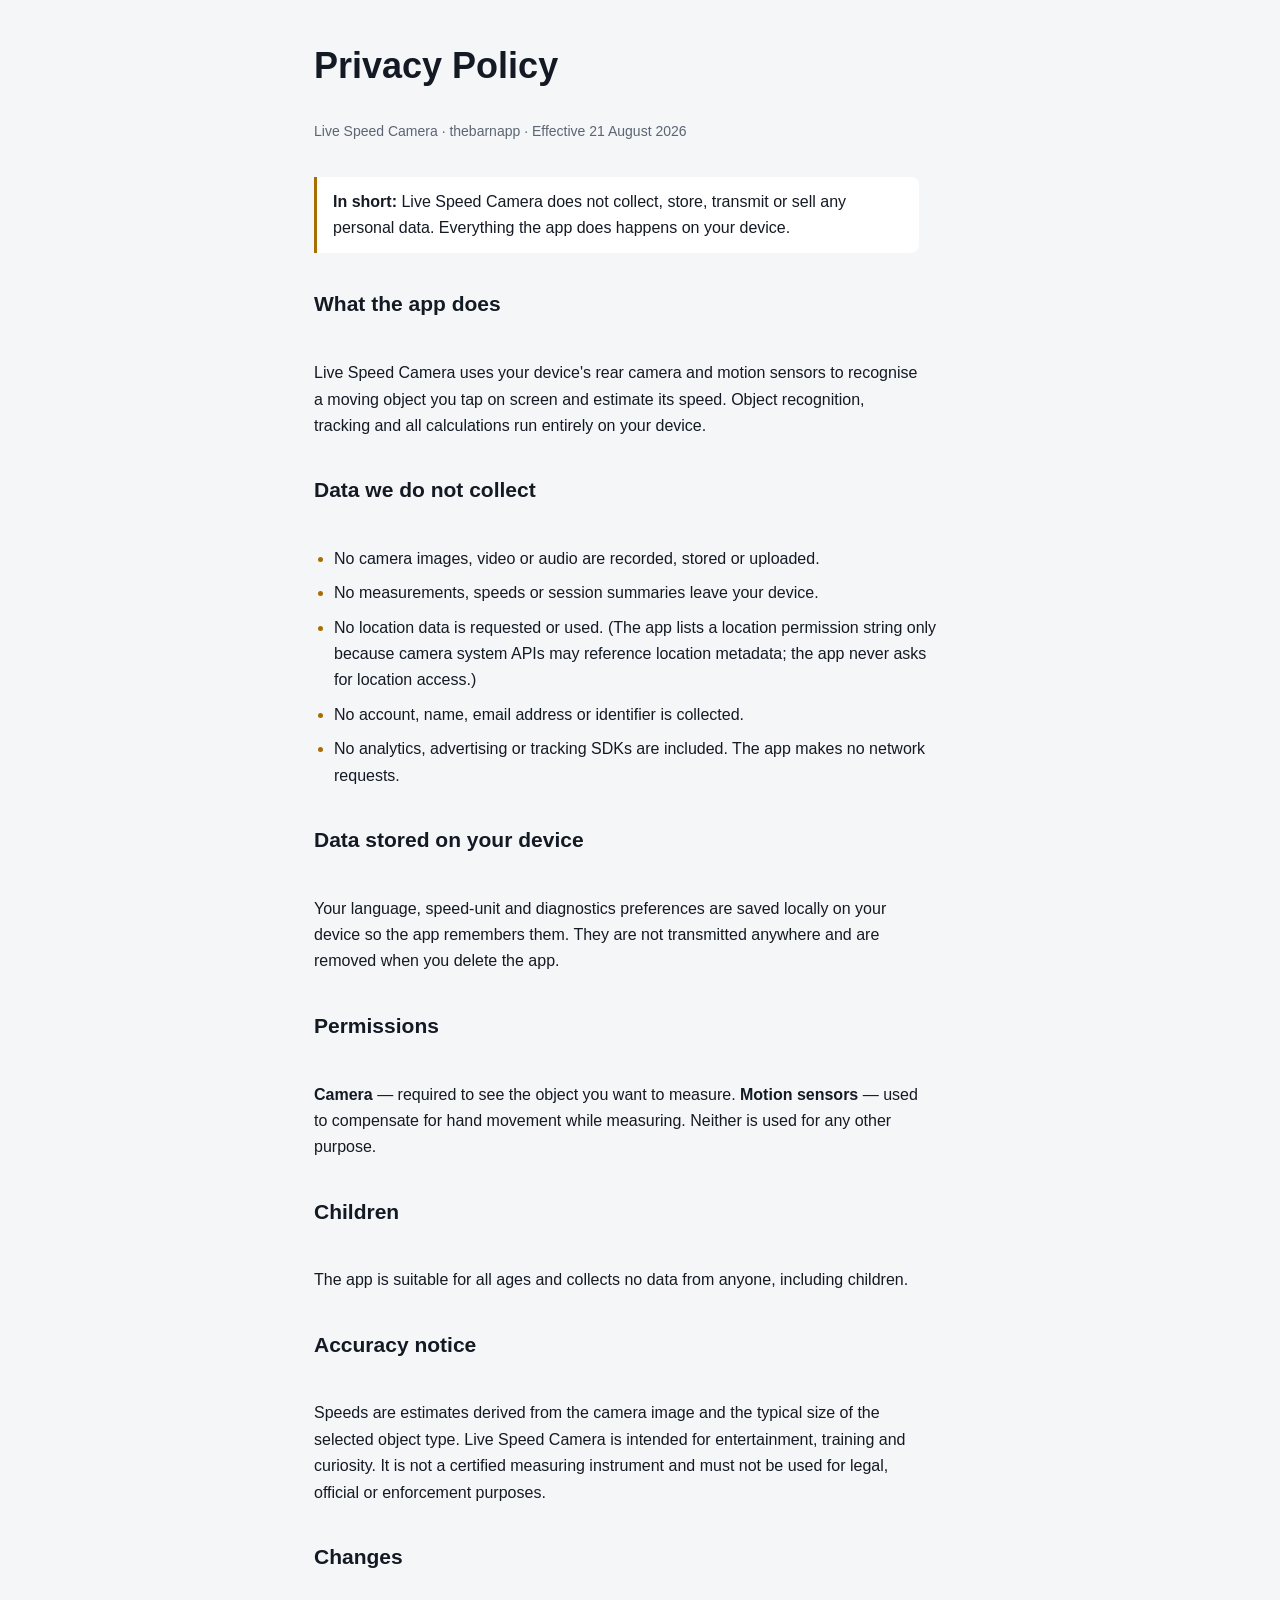
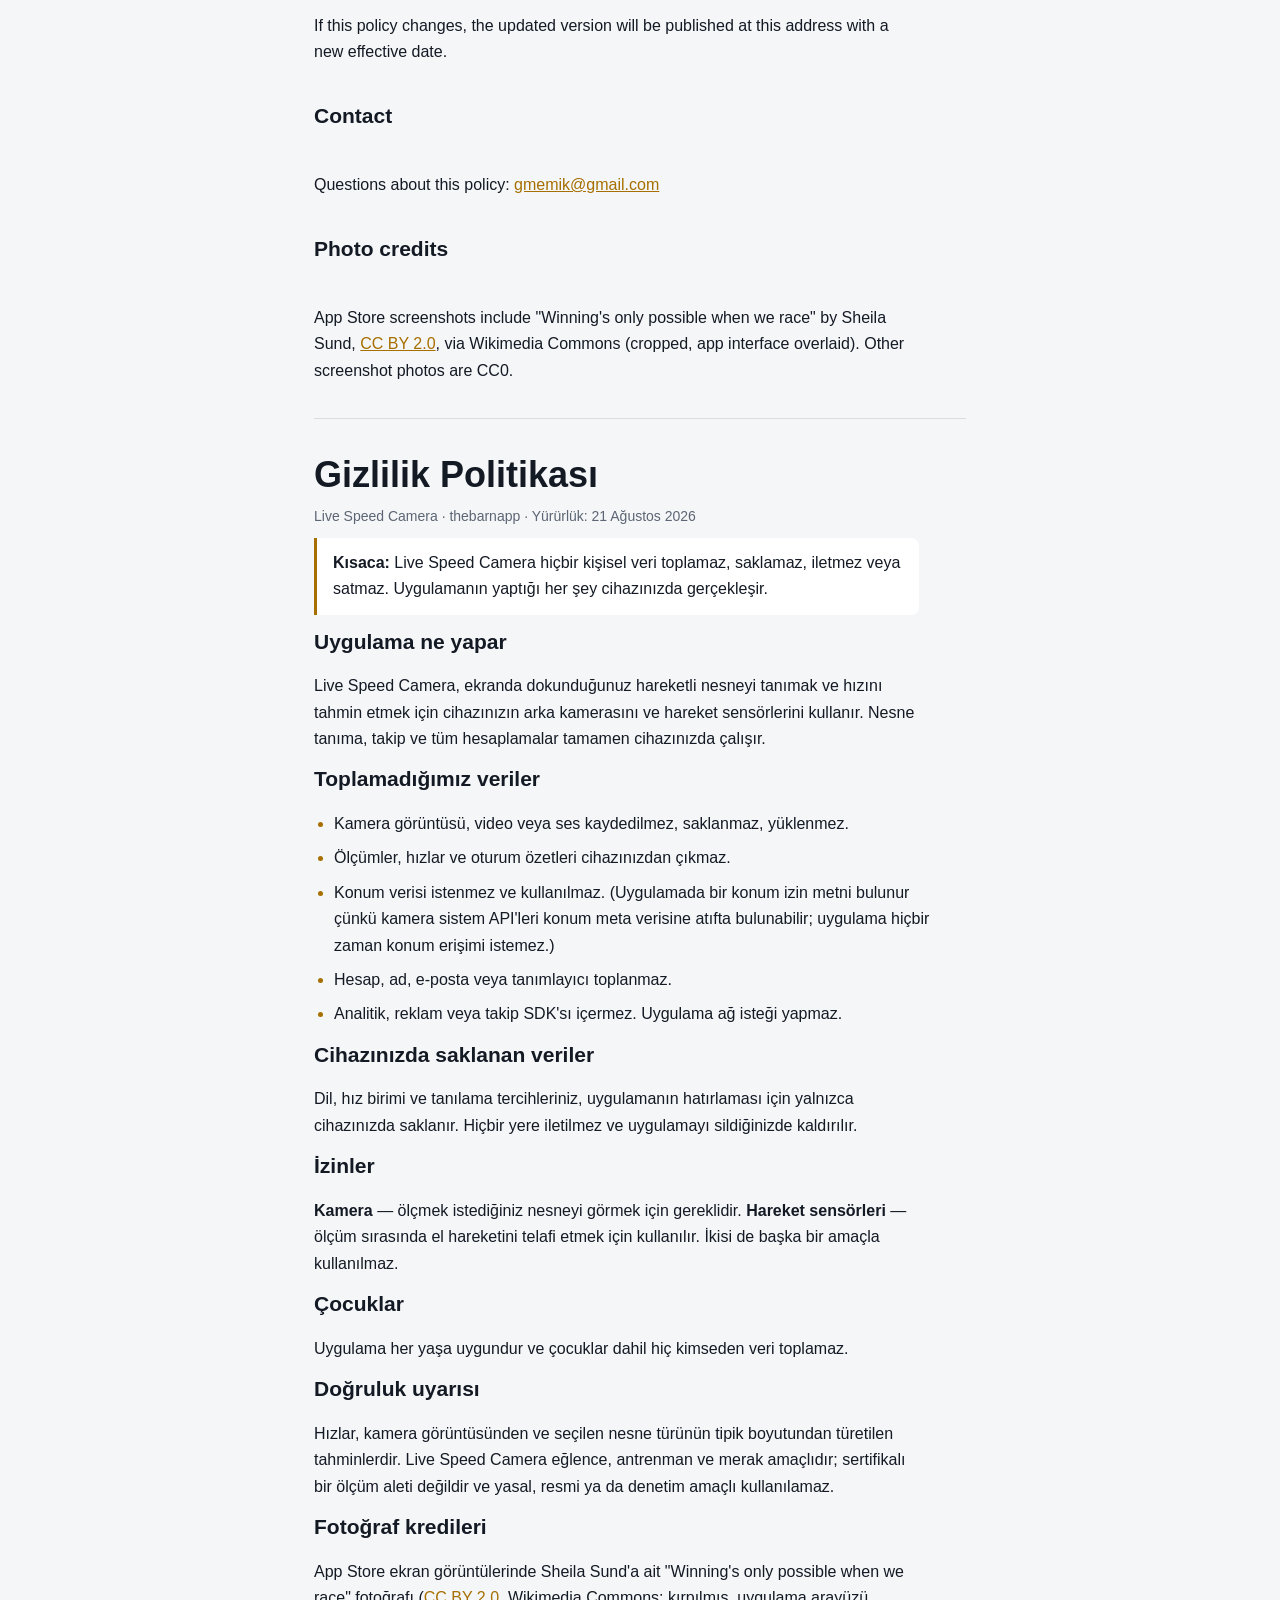
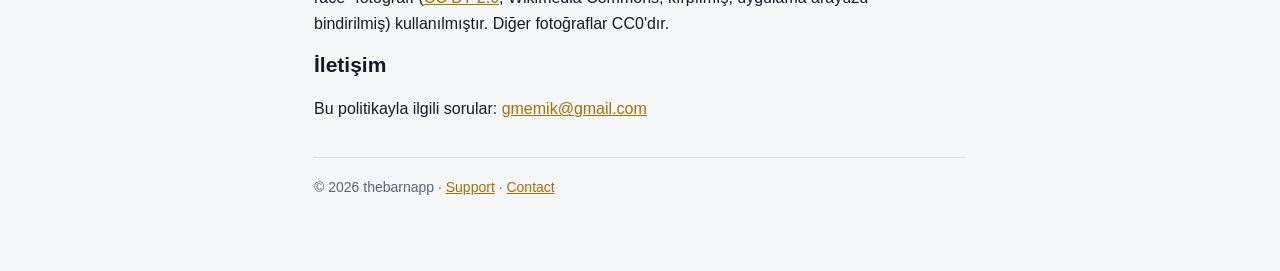
==== privacy.html @ 1b86a57b "Add support and privacy pages for Live Speed Camera" ====
<!doctype html>
<html lang="en">
<head>
<meta charset="utf-8">
<meta name="viewport" content="width=device-width, initial-scale=1">
<title>Live Speed Camera — Privacy Policy</title>
<meta name="description" content="Live Speed Camera collects no data. All processing happens on your device.">
<link rel="stylesheet" href="style.css">
</head>
<body>
<main>
  <h1>Privacy Policy</h1>
  <p class="meta">Live Speed Camera · thebarnapp · Effective 21 August 2026</p>

  <p class="summary"><strong>In short:</strong> Live Speed Camera does not collect, store, transmit or sell any personal data. Everything the app does happens on your device.</p>

  <h2>What the app does</h2>
  <p>Live Speed Camera uses your device's rear camera and motion sensors to recognise a moving object you tap on screen and estimate its speed. Object recognition, tracking and all calculations run entirely on your device.</p>

  <h2>Data we do not collect</h2>
  <ul>
    <li>No camera images, video or audio are recorded, stored or uploaded.</li>
    <li>No measurements, speeds or session summaries leave your device.</li>
    <li>No location data is requested or used. (The app lists a location permission string only because camera system APIs may reference location metadata; the app never asks for location access.)</li>
    <li>No account, name, email address or identifier is collected.</li>
    <li>No analytics, advertising or tracking SDKs are included. The app makes no network requests.</li>
  </ul>

  <h2>Data stored on your device</h2>
  <p>Your language, speed-unit and diagnostics preferences are saved locally on your device so the app remembers them. They are not transmitted anywhere and are removed when you delete the app.</p>

  <h2>Permissions</h2>
  <p><strong>Camera</strong> — required to see the object you want to measure. <strong>Motion sensors</strong> — used to compensate for hand movement while measuring. Neither is used for any other purpose.</p>

  <h2>Children</h2>
  <p>The app is suitable for all ages and collects no data from anyone, including children.</p>

  <h2>Accuracy notice</h2>
  <p>Speeds are estimates derived from the camera image and the typical size of the selected object type. Live Speed Camera is intended for entertainment, training and curiosity. It is not a certified measuring instrument and must not be used for legal, official or enforcement purposes.</p>

  <h2>Changes</h2>
  <p>If this policy changes, the updated version will be published at this address with a new effective date.</p>

  <h2>Contact</h2>
  <p>Questions about this policy: <a href="mailto:gmemik@gmail.com">gmemik@gmail.com</a></p>

  <h2>Photo credits</h2>
  <p>App Store screenshots include "Winning's only possible when we race" by Sheila Sund, <a href="https://creativecommons.org/licenses/by/2.0/">CC BY 2.0</a>, via Wikimedia Commons (cropped, app interface overlaid). Other screenshot photos are CC0.</p>

  <section class="lang" lang="tr" id="tr">
    <h1>Gizlilik Politikası</h1>
    <p class="meta">Live Speed Camera · thebarnapp · Yürürlük: 21 Ağustos 2026</p>

    <p class="summary"><strong>Kısaca:</strong> Live Speed Camera hiçbir kişisel veri toplamaz, saklamaz, iletmez veya satmaz. Uygulamanın yaptığı her şey cihazınızda gerçekleşir.</p>

    <h2>Uygulama ne yapar</h2>
    <p>Live Speed Camera, ekranda dokunduğunuz hareketli nesneyi tanımak ve hızını tahmin etmek için cihazınızın arka kamerasını ve hareket sensörlerini kullanır. Nesne tanıma, takip ve tüm hesaplamalar tamamen cihazınızda çalışır.</p>

    <h2>Toplamadığımız veriler</h2>
    <ul>
      <li>Kamera görüntüsü, video veya ses kaydedilmez, saklanmaz, yüklenmez.</li>
      <li>Ölçümler, hızlar ve oturum özetleri cihazınızdan çıkmaz.</li>
      <li>Konum verisi istenmez ve kullanılmaz. (Uygulamada bir konum izin metni bulunur çünkü kamera sistem API'leri konum meta verisine atıfta bulunabilir; uygulama hiçbir zaman konum erişimi istemez.)</li>
      <li>Hesap, ad, e-posta veya tanımlayıcı toplanmaz.</li>
      <li>Analitik, reklam veya takip SDK'sı içermez. Uygulama ağ isteği yapmaz.</li>
    </ul>

    <h2>Cihazınızda saklanan veriler</h2>
    <p>Dil, hız birimi ve tanılama tercihleriniz, uygulamanın hatırlaması için yalnızca cihazınızda saklanır. Hiçbir yere iletilmez ve uygulamayı sildiğinizde kaldırılır.</p>

    <h2>İzinler</h2>
    <p><strong>Kamera</strong> — ölçmek istediğiniz nesneyi görmek için gereklidir. <strong>Hareket sensörleri</strong> — ölçüm sırasında el hareketini telafi etmek için kullanılır. İkisi de başka bir amaçla kullanılmaz.</p>

    <h2>Çocuklar</h2>
    <p>Uygulama her yaşa uygundur ve çocuklar dahil hiç kimseden veri toplamaz.</p>

    <h2>Doğruluk uyarısı</h2>
    <p>Hızlar, kamera görüntüsünden ve seçilen nesne türünün tipik boyutundan türetilen tahminlerdir. Live Speed Camera eğlence, antrenman ve merak amaçlıdır; sertifikalı bir ölçüm aleti değildir ve yasal, resmi ya da denetim amaçlı kullanılamaz.</p>

    <h2>Fotoğraf kredileri</h2>
    <p>App Store ekran görüntülerinde Sheila Sund'a ait "Winning's only possible when we race" fotoğrafı (<a href="https://creativecommons.org/licenses/by/2.0/">CC BY 2.0</a>, Wikimedia Commons; kırpılmış, uygulama arayüzü bindirilmiş) kullanılmıştır. Diğer fotoğraflar CC0'dır.</p>

    <h2>İletişim</h2>
    <p>Bu politikayla ilgili sorular: <a href="mailto:gmemik@gmail.com">gmemik@gmail.com</a></p>
  </section>
  <footer>© 2026 thebarnapp · <a href="index.html">Support</a> · <a href="mailto:gmemik@gmail.com">Contact</a></footer>
</main>
</body>
</html>
---- style.css ----
:root {
  --bg: #f5f6f8; --surface: #ffffff; --text: #141a24; --muted: #5b6573;
  --accent: #a66f00; --rule: #d9dde3;
}
@media (prefers-color-scheme: dark) {
  :root {
    --bg: #0b0f15; --surface: #121821; --text: #edf0f4; --muted: #9aa5b4;
    --accent: #f6c84c; --rule: #242e3b;
  }
}
* { box-sizing: border-box; }
body {
  margin: 0; background: var(--bg); color: var(--text);
  font: 16px/1.65 -apple-system, BlinkMacSystemFont, "Segoe UI", Helvetica, Arial, sans-serif;
  -webkit-font-smoothing: antialiased;
}
main { max-width: 700px; margin: 0 auto; padding: 40px 24px 72px; display: flex; flex-direction: column; gap: 34px; }
.hero { display: flex; flex-direction: column; gap: 8px; align-items: flex-start; }
.mark { background: #01050f; border-radius: 14px; padding: 8px; line-height: 0; }
h1 { font-size: clamp(28px, 5vw, 36px); line-height: 1.1; margin: 6px 0 0; }
h2 { font-size: 21px; margin: 0 0 4px; }
h3 { font-size: 16px; margin: 20px 0 2px; }
p, li { max-width: 68ch; margin: 0; }
ul { margin: 0; padding-left: 20px; display: flex; flex-direction: column; gap: 8px; }
li::marker { color: var(--accent); }
section { display: flex; flex-direction: column; gap: 10px; }
.tagline { color: var(--muted); font-size: 17px; }
.langswitch { font-size: 14px; }
.lang { border-top: 1px solid var(--rule); padding-top: 30px; }
.summary { border-left: 3px solid var(--accent); background: var(--surface); padding: 12px 16px; border-radius: 0 8px 8px 0; }
.meta { color: var(--muted); font-size: 14px; }
footer { border-top: 1px solid var(--rule); padding-top: 18px; color: var(--muted); font-size: 14px; }
a { color: var(--accent); }
a:focus-visible { outline: 2px solid var(--accent); outline-offset: 2px; }
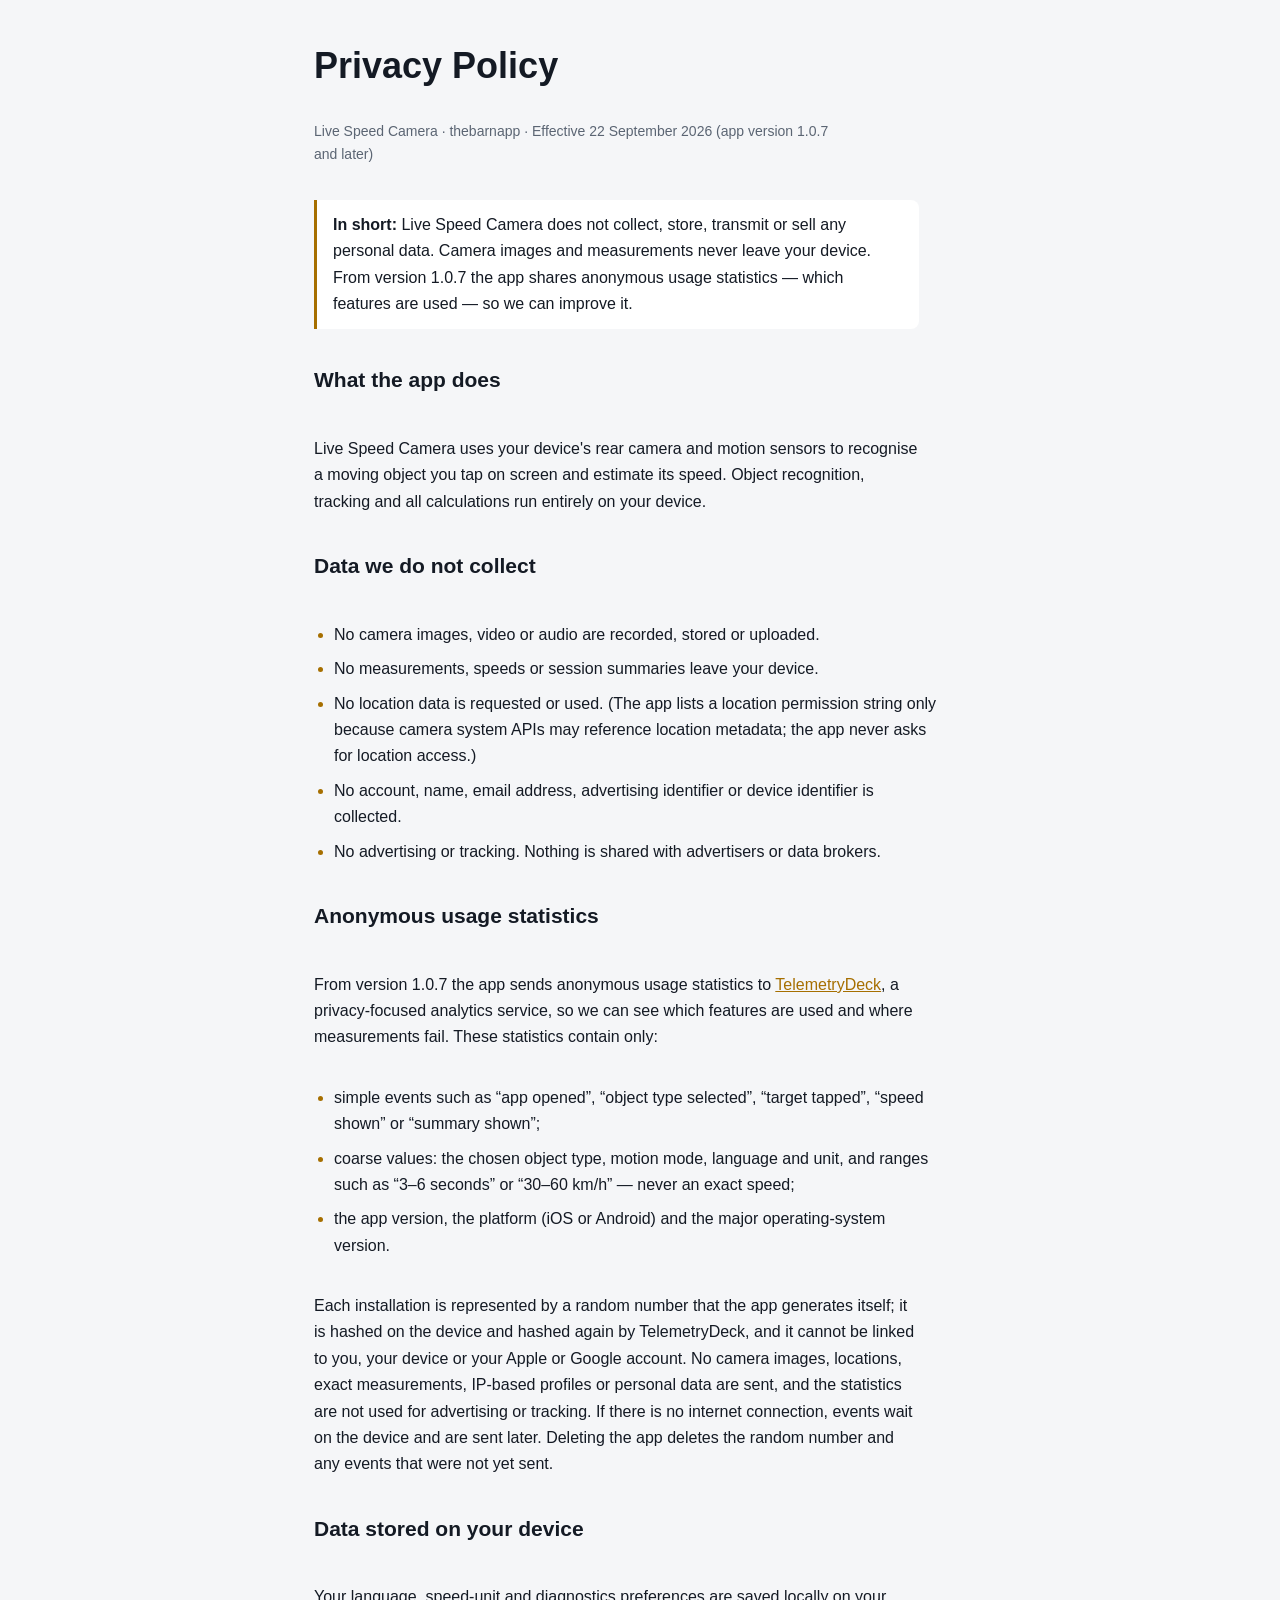
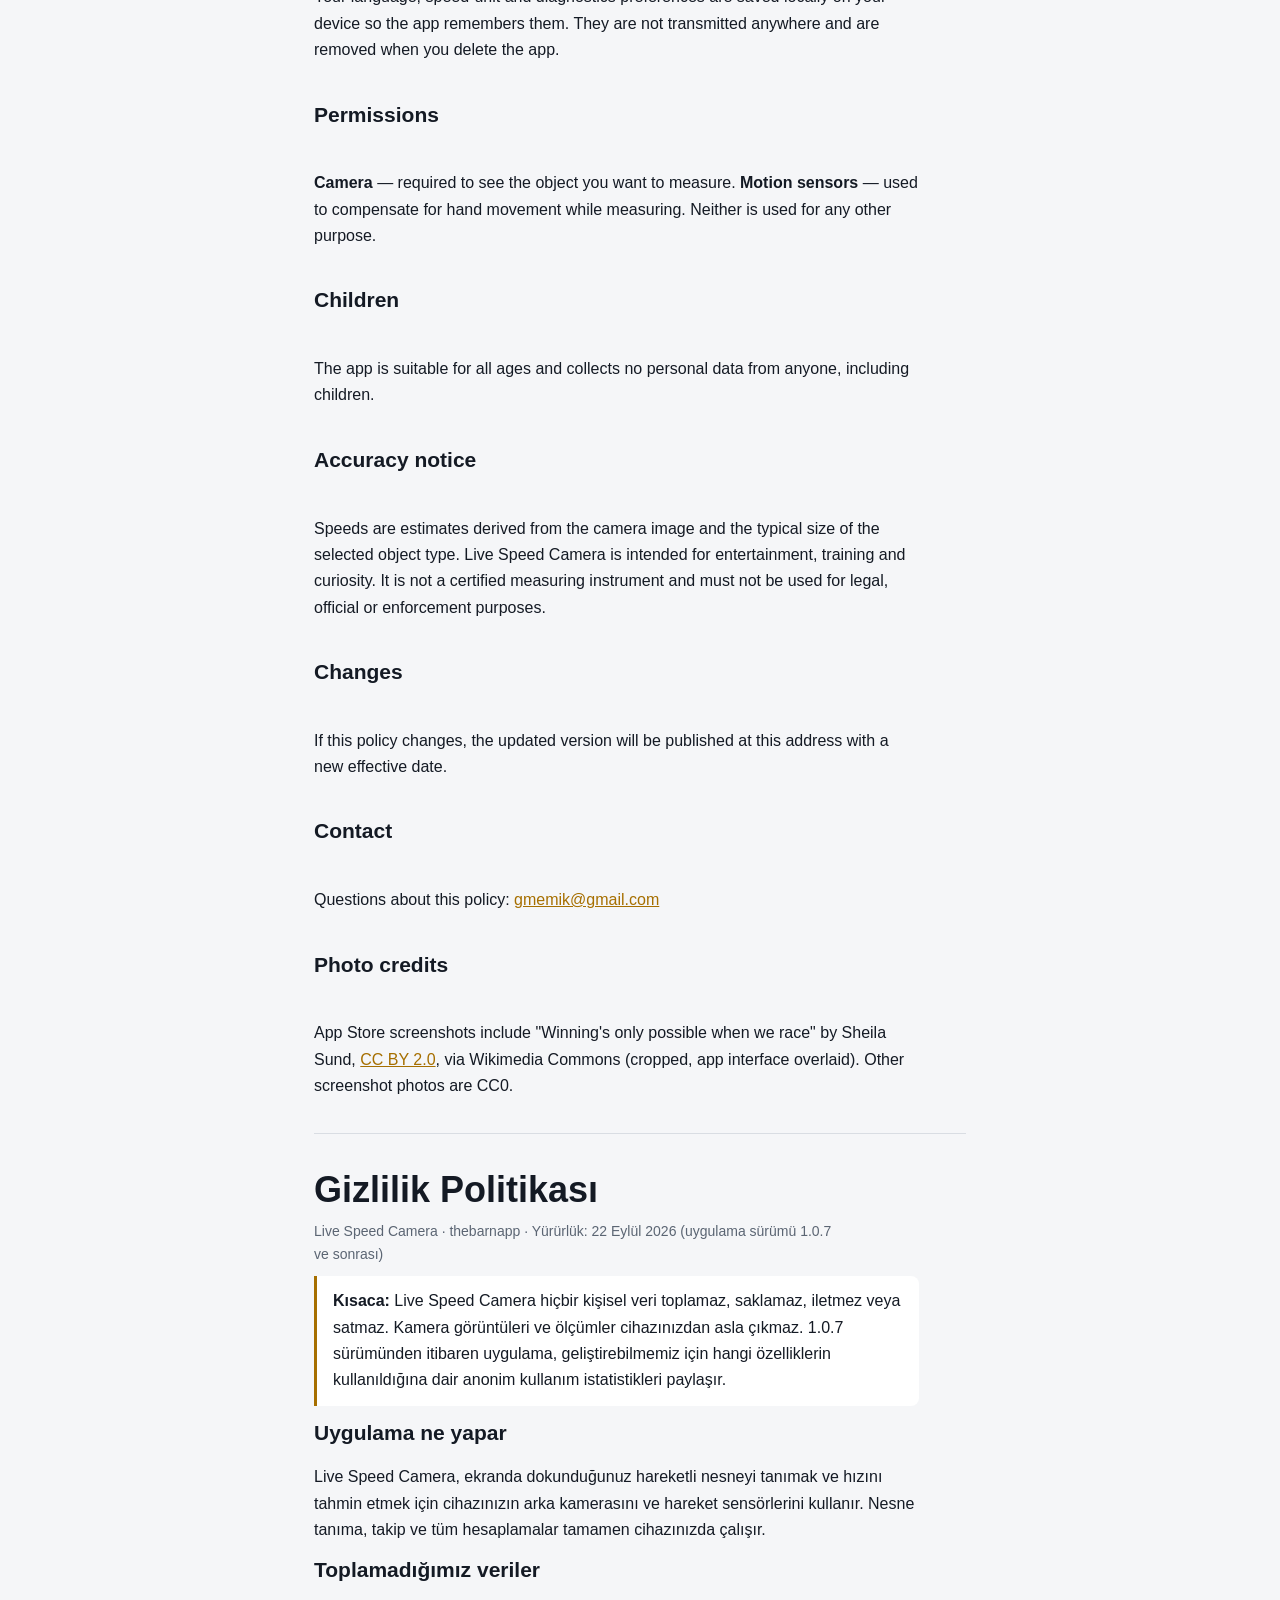
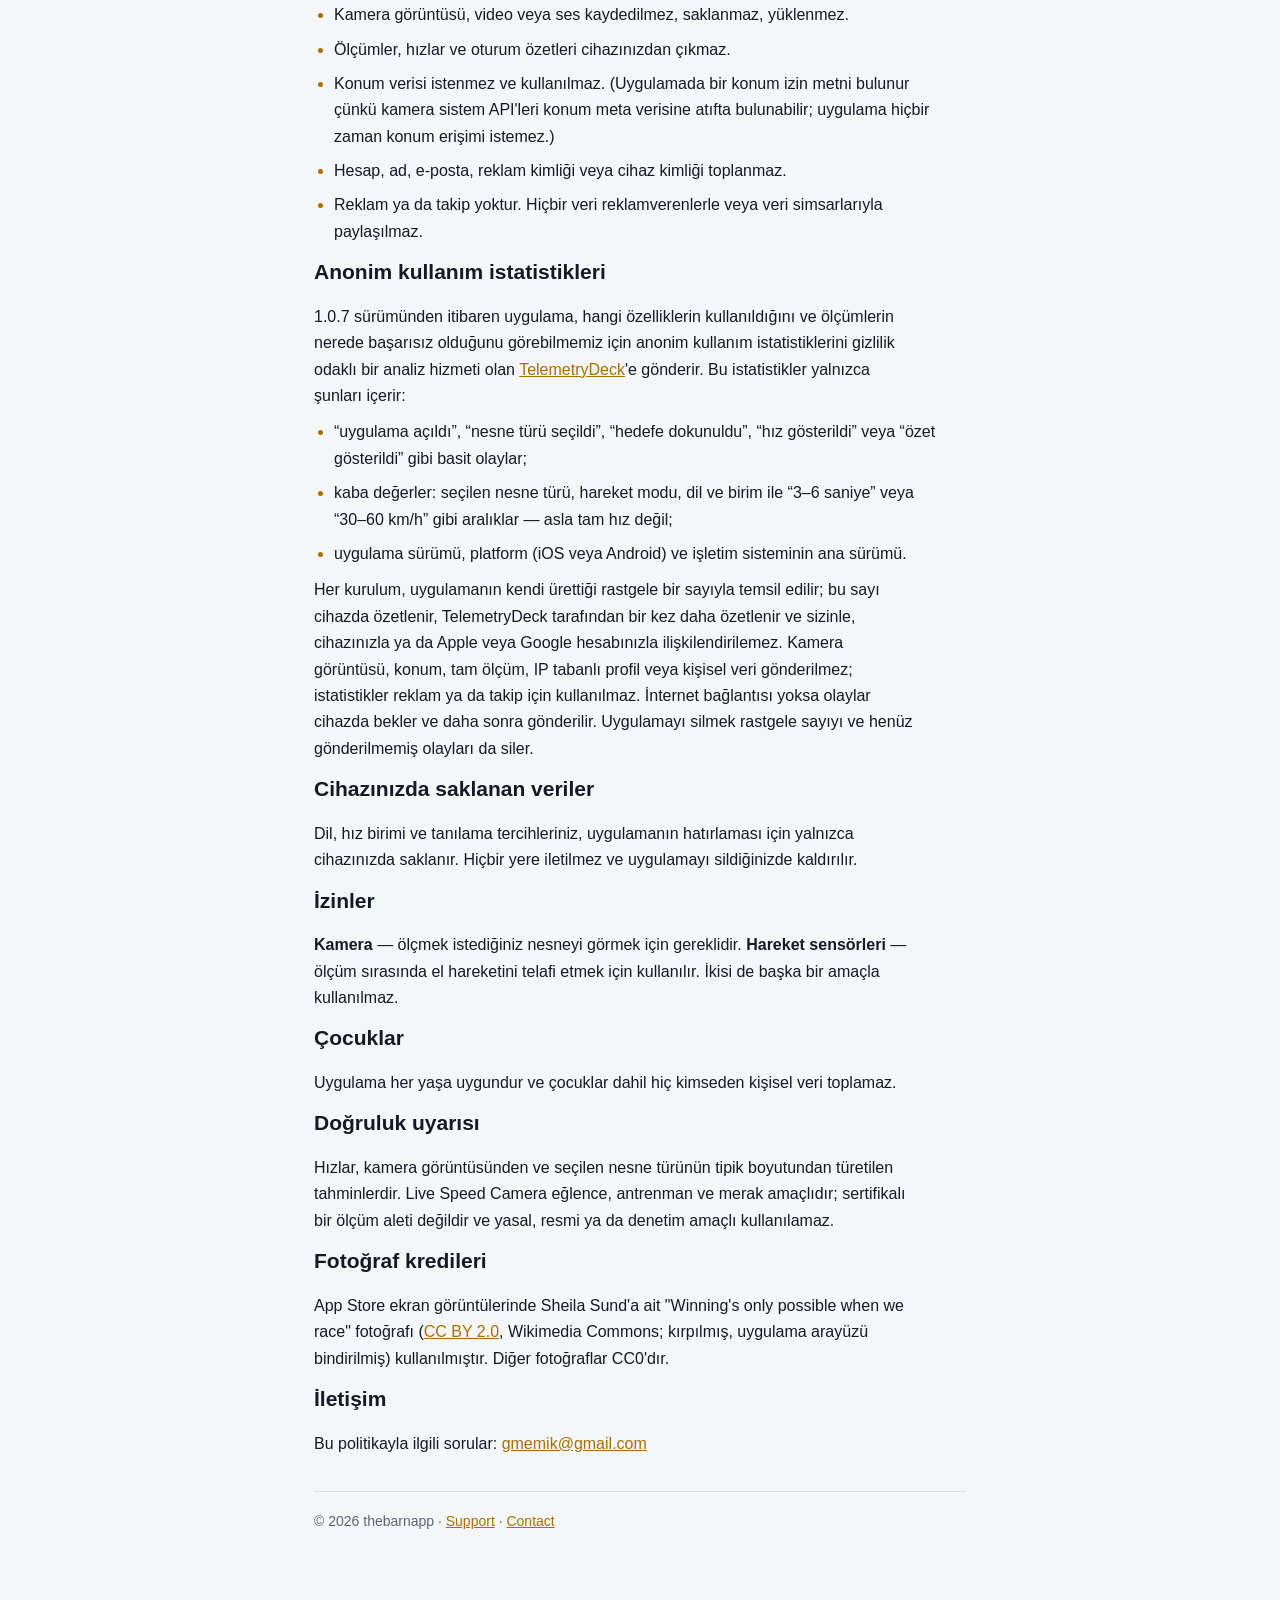
==== commit ce62a68c: "Privacy policy: anonymous usage statistics from version 1.0.7 Co-Authored-By: Claude Opus 5 <noreply" ====
--- a/privacy.html
+++ b/privacy.html
@@ -4,15 +4,15 @@
 <meta charset="utf-8">
 <meta name="viewport" content="width=device-width, initial-scale=1">
 <title>Live Speed Camera — Privacy Policy</title>
-<meta name="description" content="Live Speed Camera collects no data. All processing happens on your device.">
+<meta name="description" content="Live Speed Camera collects no personal data. Camera processing happens on your device; only anonymous usage statistics are shared.">
 <link rel="stylesheet" href="style.css">
 </head>
 <body>
 <main>
   <h1>Privacy Policy</h1>
-  <p class="meta">Live Speed Camera · thebarnapp · Effective 21 August 2026</p>
+  <p class="meta">Live Speed Camera · thebarnapp · Effective 22 September 2026 (app version 1.0.7 and later)</p>
 
-  <p class="summary"><strong>In short:</strong> Live Speed Camera does not collect, store, transmit or sell any personal data. Everything the app does happens on your device.</p>
+  <p class="summary"><strong>In short:</strong> Live Speed Camera does not collect, store, transmit or sell any personal data. Camera images and measurements never leave your device. From version 1.0.7 the app shares anonymous usage statistics — which features are used — so we can improve it.</p>
 
   <h2>What the app does</h2>
   <p>Live Speed Camera uses your device's rear camera and motion sensors to recognise a moving object you tap on screen and estimate its speed. Object recognition, tracking and all calculations run entirely on your device.</p>
@@ -22,9 +22,18 @@
     <li>No camera images, video or audio are recorded, stored or uploaded.</li>
     <li>No measurements, speeds or session summaries leave your device.</li>
     <li>No location data is requested or used. (The app lists a location permission string only because camera system APIs may reference location metadata; the app never asks for location access.)</li>
-    <li>No account, name, email address or identifier is collected.</li>
-    <li>No analytics, advertising or tracking SDKs are included. The app makes no network requests.</li>
+    <li>No account, name, email address, advertising identifier or device identifier is collected.</li>
+    <li>No advertising or tracking. Nothing is shared with advertisers or data brokers.</li>
   </ul>
+
+  <h2>Anonymous usage statistics</h2>
+  <p>From version 1.0.7 the app sends anonymous usage statistics to <a href="https://telemetrydeck.com/privacy/">TelemetryDeck</a>, a privacy-focused analytics service, so we can see which features are used and where measurements fail. These statistics contain only:</p>
+  <ul>
+    <li>simple events such as “app opened”, “object type selected”, “target tapped”, “speed shown” or “summary shown”;</li>
+    <li>coarse values: the chosen object type, motion mode, language and unit, and ranges such as “3–6 seconds” or “30–60 km/h” — never an exact speed;</li>
+    <li>the app version, the platform (iOS or Android) and the major operating-system version.</li>
+  </ul>
+  <p>Each installation is represented by a random number that the app generates itself; it is hashed on the device and hashed again by TelemetryDeck, and it cannot be linked to you, your device or your Apple or Google account. No camera images, locations, exact measurements, IP-based profiles or personal data are sent, and the statistics are not used for advertising or tracking. If there is no internet connection, events wait on the device and are sent later. Deleting the app deletes the random number and any events that were not yet sent.</p>
 
   <h2>Data stored on your device</h2>
   <p>Your language, speed-unit and diagnostics preferences are saved locally on your device so the app remembers them. They are not transmitted anywhere and are removed when you delete the app.</p>
@@ -33,7 +42,7 @@
   <p><strong>Camera</strong> — required to see the object you want to measure. <strong>Motion sensors</strong> — used to compensate for hand movement while measuring. Neither is used for any other purpose.</p>
 
   <h2>Children</h2>
-  <p>The app is suitable for all ages and collects no data from anyone, including children.</p>
+  <p>The app is suitable for all ages and collects no personal data from anyone, including children.</p>
 
   <h2>Accuracy notice</h2>
   <p>Speeds are estimates derived from the camera image and the typical size of the selected object type. Live Speed Camera is intended for entertainment, training and curiosity. It is not a certified measuring instrument and must not be used for legal, official or enforcement purposes.</p>
@@ -49,9 +58,9 @@
 
   <section class="lang" lang="tr" id="tr">
     <h1>Gizlilik Politikası</h1>
-    <p class="meta">Live Speed Camera · thebarnapp · Yürürlük: 21 Ağustos 2026</p>
+    <p class="meta">Live Speed Camera · thebarnapp · Yürürlük: 22 Eylül 2026 (uygulama sürümü 1.0.7 ve sonrası)</p>
 
-    <p class="summary"><strong>Kısaca:</strong> Live Speed Camera hiçbir kişisel veri toplamaz, saklamaz, iletmez veya satmaz. Uygulamanın yaptığı her şey cihazınızda gerçekleşir.</p>
+    <p class="summary"><strong>Kısaca:</strong> Live Speed Camera hiçbir kişisel veri toplamaz, saklamaz, iletmez veya satmaz. Kamera görüntüleri ve ölçümler cihazınızdan asla çıkmaz. 1.0.7 sürümünden itibaren uygulama, geliştirebilmemiz için hangi özelliklerin kullanıldığına dair anonim kullanım istatistikleri paylaşır.</p>
 
     <h2>Uygulama ne yapar</h2>
     <p>Live Speed Camera, ekranda dokunduğunuz hareketli nesneyi tanımak ve hızını tahmin etmek için cihazınızın arka kamerasını ve hareket sensörlerini kullanır. Nesne tanıma, takip ve tüm hesaplamalar tamamen cihazınızda çalışır.</p>
@@ -61,9 +70,18 @@
       <li>Kamera görüntüsü, video veya ses kaydedilmez, saklanmaz, yüklenmez.</li>
       <li>Ölçümler, hızlar ve oturum özetleri cihazınızdan çıkmaz.</li>
       <li>Konum verisi istenmez ve kullanılmaz. (Uygulamada bir konum izin metni bulunur çünkü kamera sistem API'leri konum meta verisine atıfta bulunabilir; uygulama hiçbir zaman konum erişimi istemez.)</li>
-      <li>Hesap, ad, e-posta veya tanımlayıcı toplanmaz.</li>
-      <li>Analitik, reklam veya takip SDK'sı içermez. Uygulama ağ isteği yapmaz.</li>
+      <li>Hesap, ad, e-posta, reklam kimliği veya cihaz kimliği toplanmaz.</li>
+      <li>Reklam ya da takip yoktur. Hiçbir veri reklamverenlerle veya veri simsarlarıyla paylaşılmaz.</li>
     </ul>
+
+    <h2>Anonim kullanım istatistikleri</h2>
+    <p>1.0.7 sürümünden itibaren uygulama, hangi özelliklerin kullanıldığını ve ölçümlerin nerede başarısız olduğunu görebilmemiz için anonim kullanım istatistiklerini gizlilik odaklı bir analiz hizmeti olan <a href="https://telemetrydeck.com/privacy/">TelemetryDeck</a>'e gönderir. Bu istatistikler yalnızca şunları içerir:</p>
+    <ul>
+      <li>“uygulama açıldı”, “nesne türü seçildi”, “hedefe dokunuldu”, “hız gösterildi” veya “özet gösterildi” gibi basit olaylar;</li>
+      <li>kaba değerler: seçilen nesne türü, hareket modu, dil ve birim ile “3–6 saniye” veya “30–60 km/h” gibi aralıklar — asla tam hız değil;</li>
+      <li>uygulama sürümü, platform (iOS veya Android) ve işletim sisteminin ana sürümü.</li>
+    </ul>
+    <p>Her kurulum, uygulamanın kendi ürettiği rastgele bir sayıyla temsil edilir; bu sayı cihazda özetlenir, TelemetryDeck tarafından bir kez daha özetlenir ve sizinle, cihazınızla ya da Apple veya Google hesabınızla ilişkilendirilemez. Kamera görüntüsü, konum, tam ölçüm, IP tabanlı profil veya kişisel veri gönderilmez; istatistikler reklam ya da takip için kullanılmaz. İnternet bağlantısı yoksa olaylar cihazda bekler ve daha sonra gönderilir. Uygulamayı silmek rastgele sayıyı ve henüz gönderilmemiş olayları da siler.</p>
 
     <h2>Cihazınızda saklanan veriler</h2>
     <p>Dil, hız birimi ve tanılama tercihleriniz, uygulamanın hatırlaması için yalnızca cihazınızda saklanır. Hiçbir yere iletilmez ve uygulamayı sildiğinizde kaldırılır.</p>
@@ -72,7 +90,7 @@
     <p><strong>Kamera</strong> — ölçmek istediğiniz nesneyi görmek için gereklidir. <strong>Hareket sensörleri</strong> — ölçüm sırasında el hareketini telafi etmek için kullanılır. İkisi de başka bir amaçla kullanılmaz.</p>
 
     <h2>Çocuklar</h2>
-    <p>Uygulama her yaşa uygundur ve çocuklar dahil hiç kimseden veri toplamaz.</p>
+    <p>Uygulama her yaşa uygundur ve çocuklar dahil hiç kimseden kişisel veri toplamaz.</p>
 
     <h2>Doğruluk uyarısı</h2>
     <p>Hızlar, kamera görüntüsünden ve seçilen nesne türünün tipik boyutundan türetilen tahminlerdir. Live Speed Camera eğlence, antrenman ve merak amaçlıdır; sertifikalı bir ölçüm aleti değildir ve yasal, resmi ya da denetim amaçlı kullanılamaz.</p>
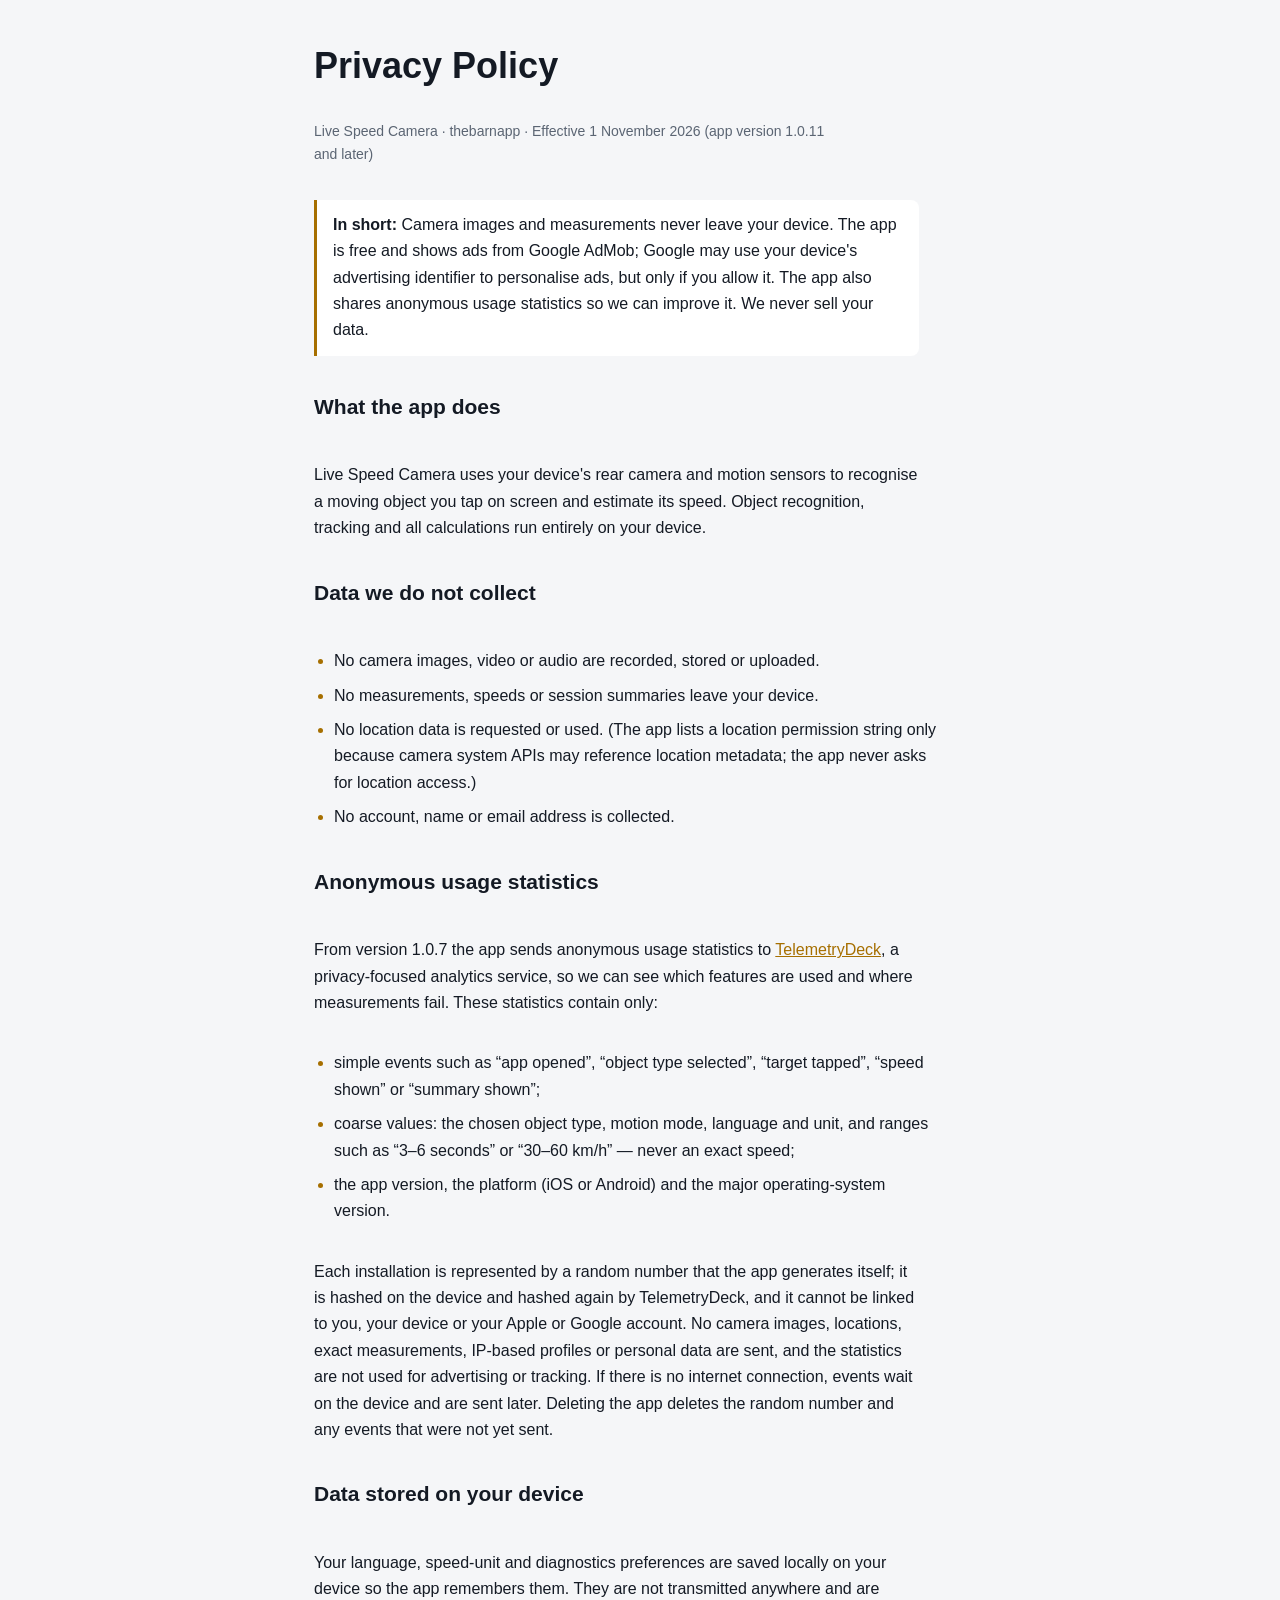
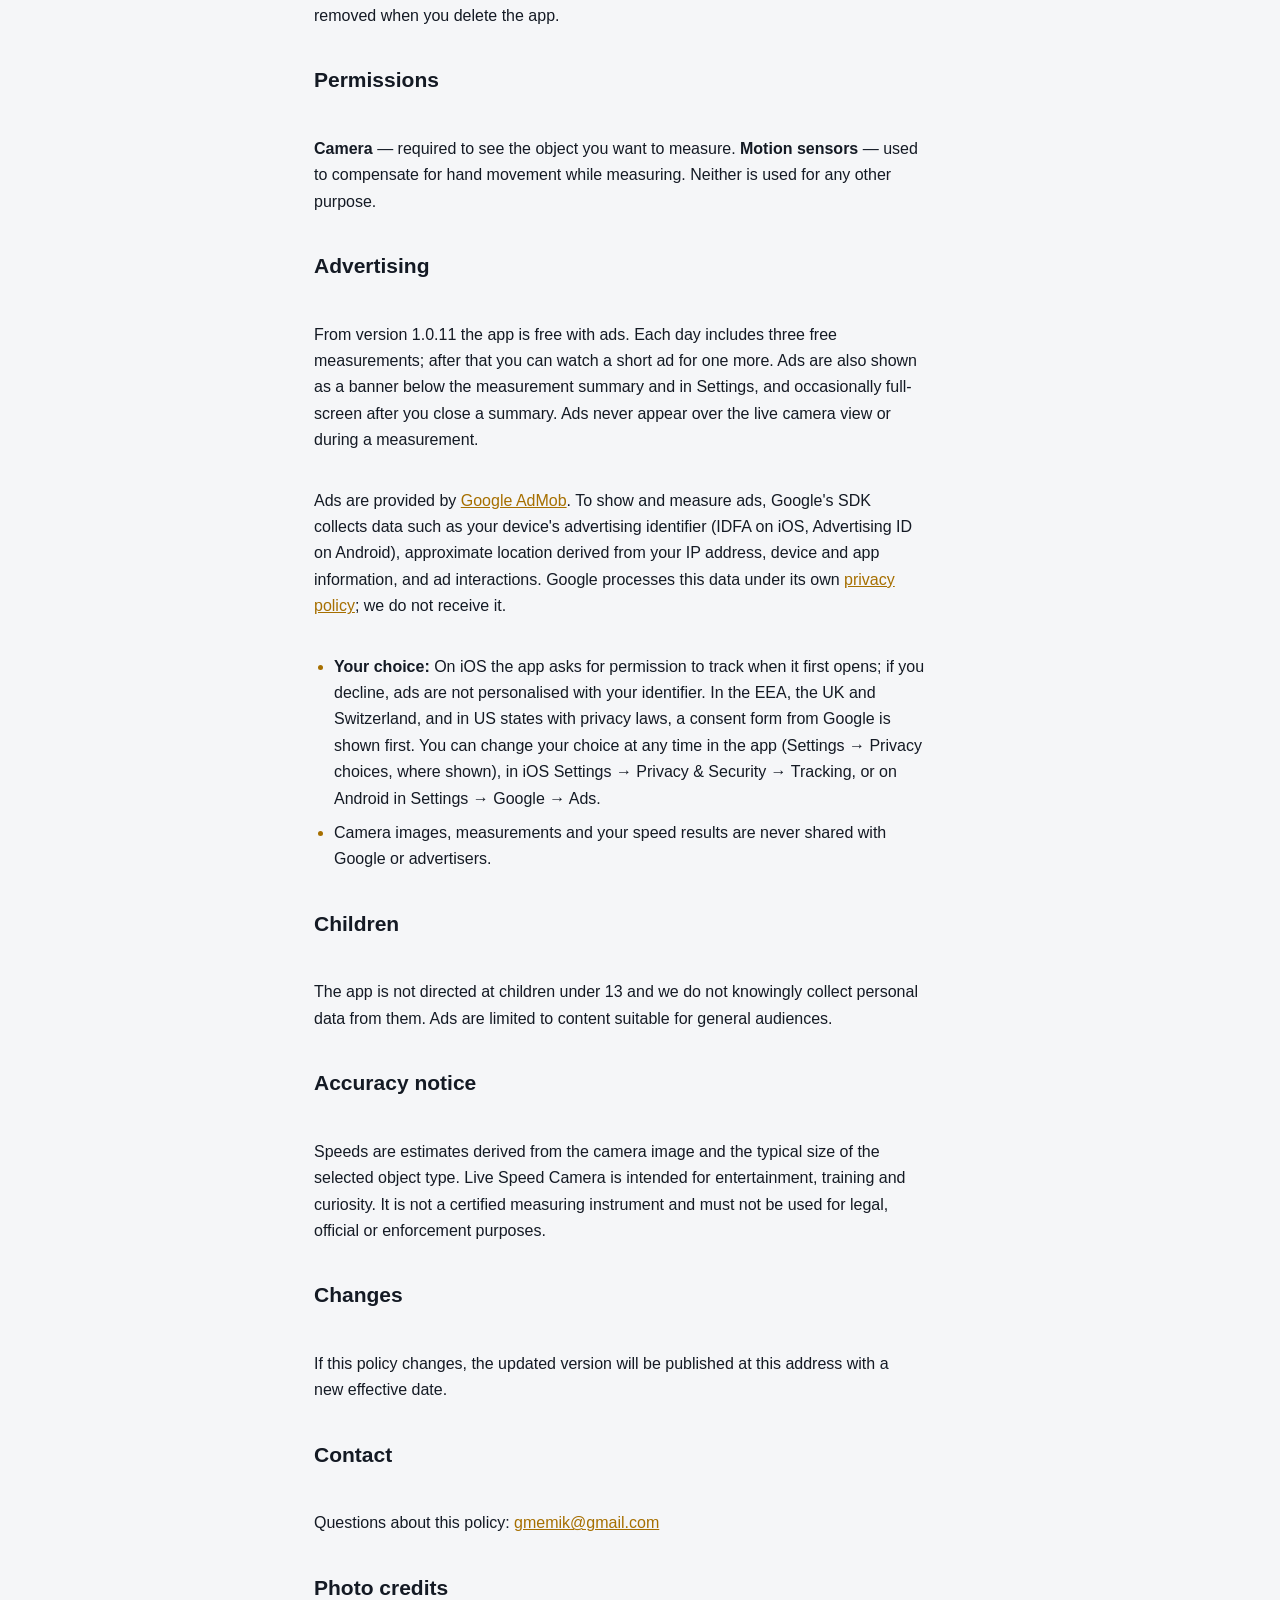
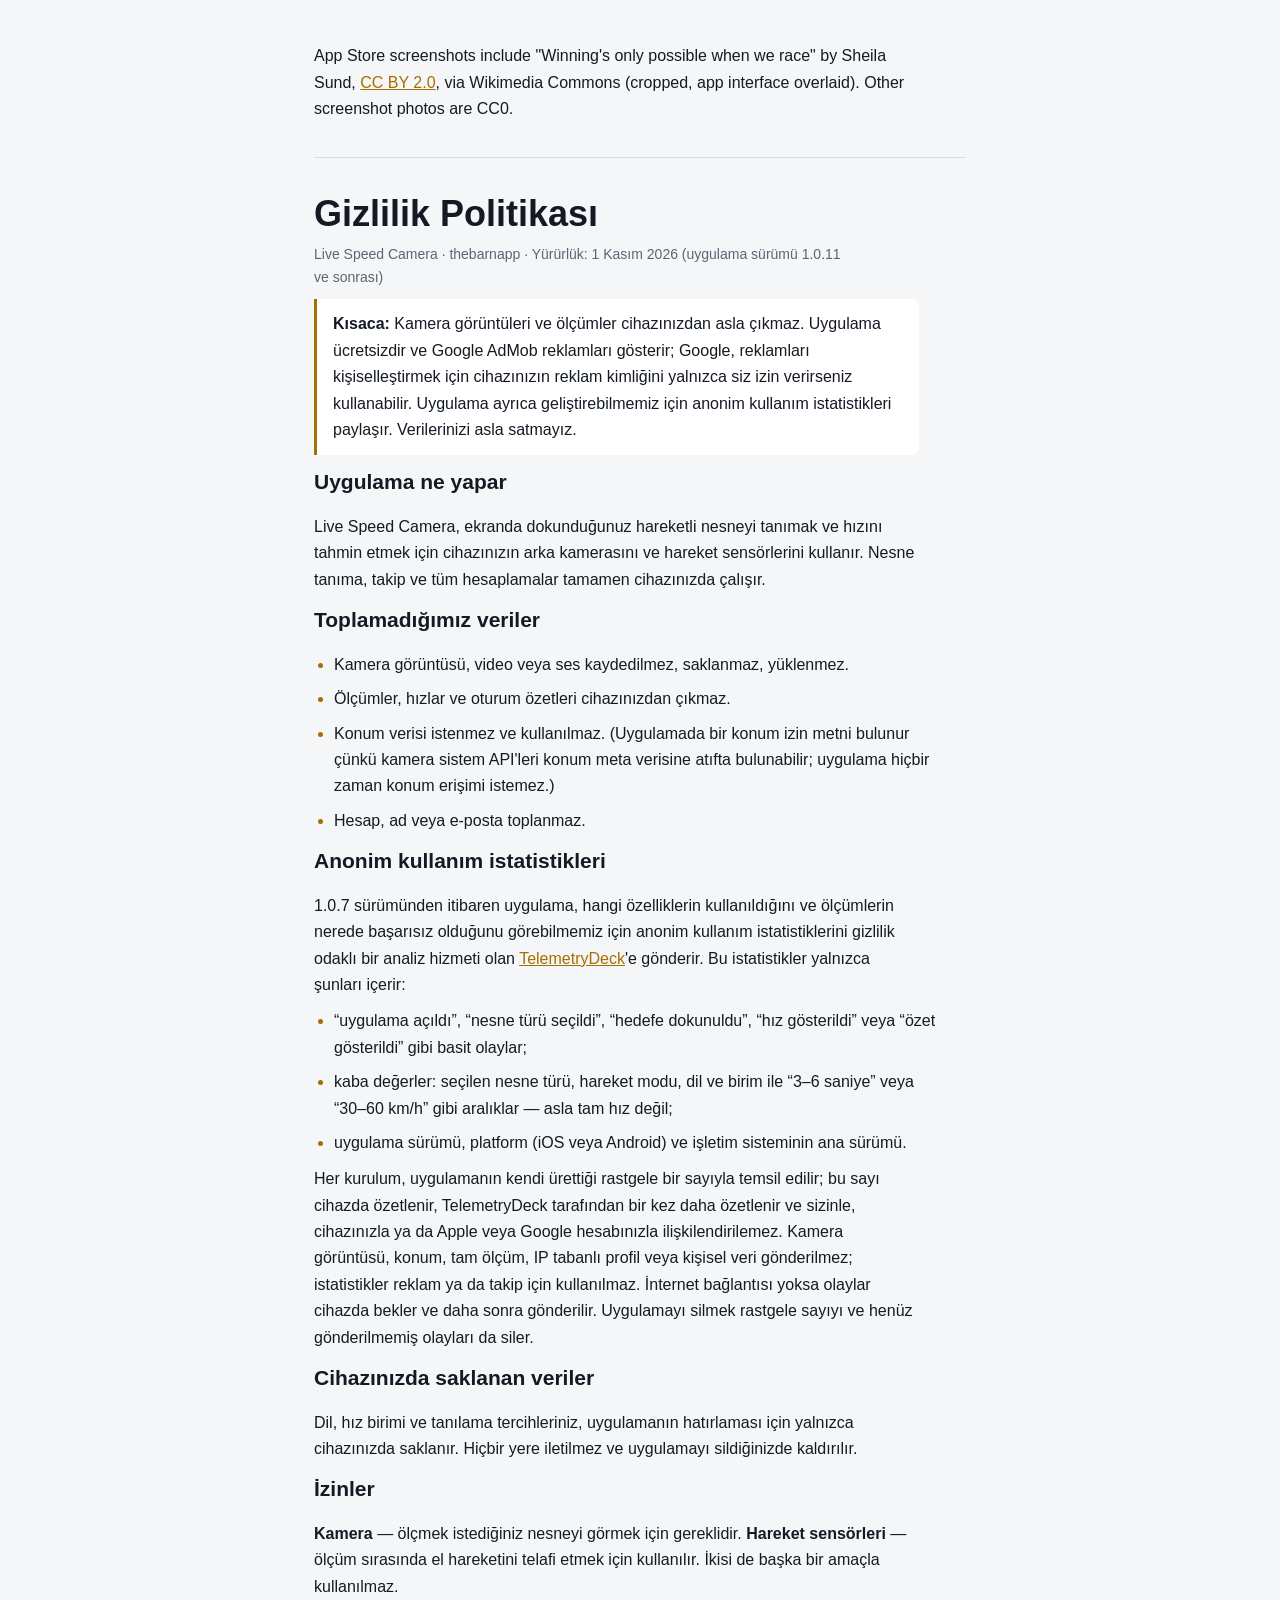
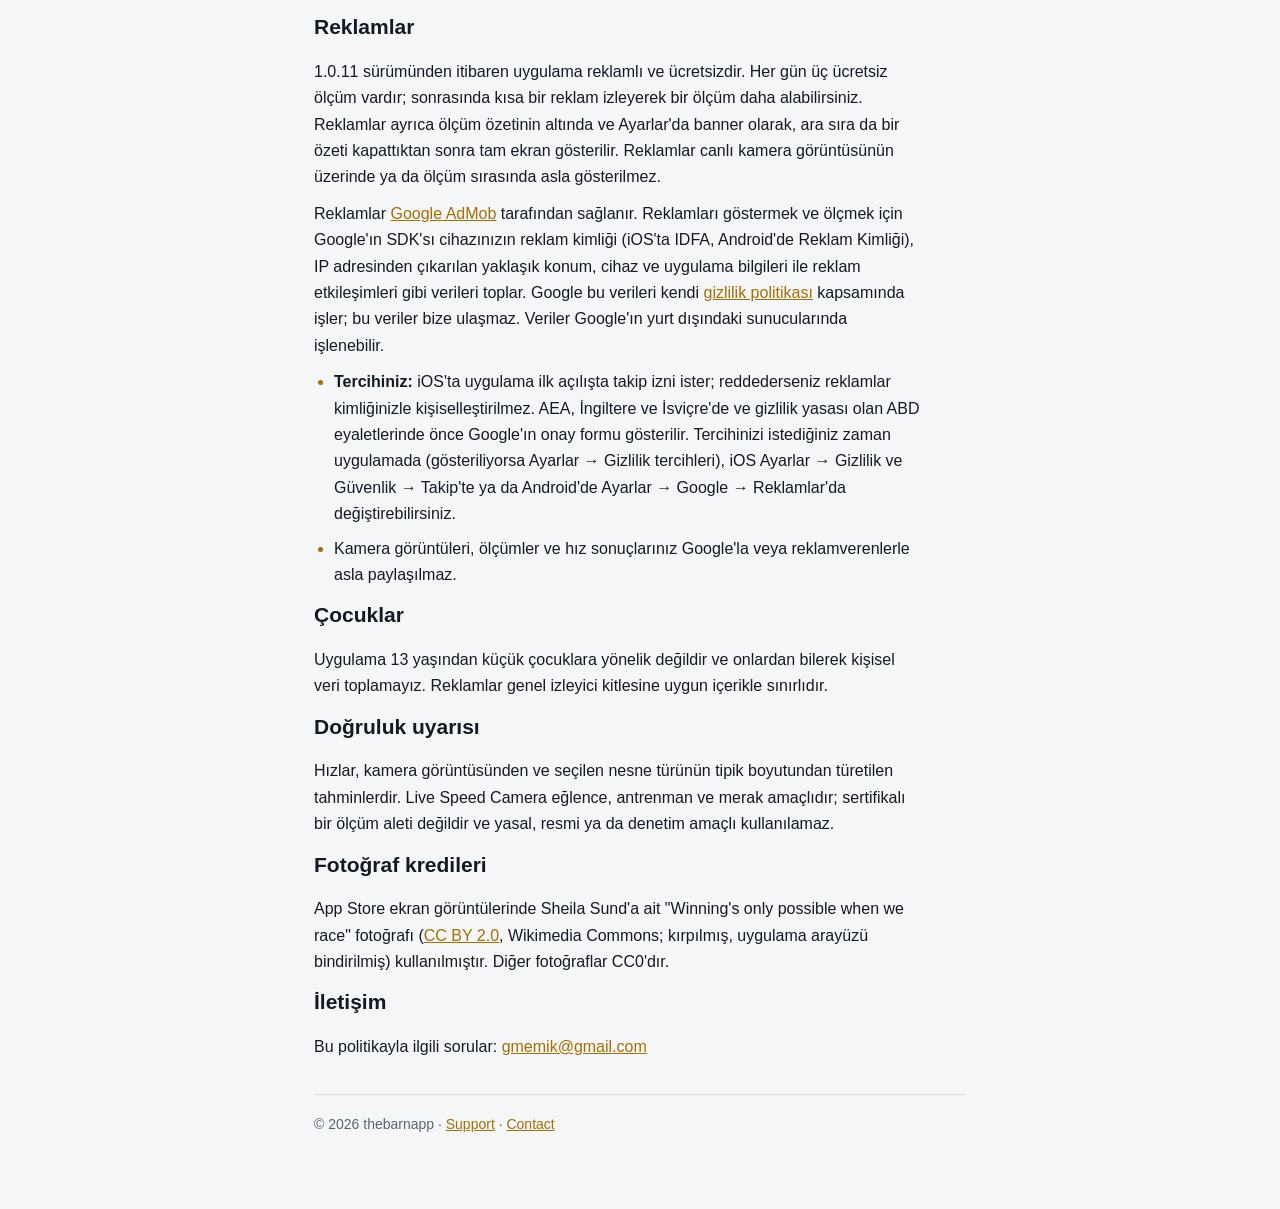
==== commit 2db104fd: "Update support and privacy pages" ====
--- a/privacy.html
+++ b/privacy.html
@@ -4,15 +4,15 @@
 <meta charset="utf-8">
 <meta name="viewport" content="width=device-width, initial-scale=1">
 <title>Live Speed Camera — Privacy Policy</title>
-<meta name="description" content="Live Speed Camera collects no personal data. Camera processing happens on your device; only anonymous usage statistics are shared.">
+<meta name="description" content="Camera processing happens on your device. Live Speed Camera shows ads from Google AdMob and shares anonymous usage statistics.">
 <link rel="stylesheet" href="style.css">
 </head>
 <body>
 <main>
   <h1>Privacy Policy</h1>
-  <p class="meta">Live Speed Camera · thebarnapp · Effective 22 September 2026 (app version 1.0.7 and later)</p>
+  <p class="meta">Live Speed Camera · thebarnapp · Effective 1 November 2026 (app version 1.0.11 and later)</p>
 
-  <p class="summary"><strong>In short:</strong> Live Speed Camera does not collect, store, transmit or sell any personal data. Camera images and measurements never leave your device. From version 1.0.7 the app shares anonymous usage statistics — which features are used — so we can improve it.</p>
+  <p class="summary"><strong>In short:</strong> Camera images and measurements never leave your device. The app is free and shows ads from Google AdMob; Google may use your device's advertising identifier to personalise ads, but only if you allow it. The app also shares anonymous usage statistics so we can improve it. We never sell your data.</p>
 
   <h2>What the app does</h2>
   <p>Live Speed Camera uses your device's rear camera and motion sensors to recognise a moving object you tap on screen and estimate its speed. Object recognition, tracking and all calculations run entirely on your device.</p>
@@ -22,9 +22,8 @@
     <li>No camera images, video or audio are recorded, stored or uploaded.</li>
     <li>No measurements, speeds or session summaries leave your device.</li>
     <li>No location data is requested or used. (The app lists a location permission string only because camera system APIs may reference location metadata; the app never asks for location access.)</li>
-    <li>No account, name, email address, advertising identifier or device identifier is collected.</li>
-    <li>No advertising or tracking. Nothing is shared with advertisers or data brokers.</li>
-  </ul>
+    <li>No account, name or email address is collected.</li>
+      </ul>
 
   <h2>Anonymous usage statistics</h2>
   <p>From version 1.0.7 the app sends anonymous usage statistics to <a href="https://telemetrydeck.com/privacy/">TelemetryDeck</a>, a privacy-focused analytics service, so we can see which features are used and where measurements fail. These statistics contain only:</p>
@@ -41,8 +40,16 @@
   <h2>Permissions</h2>
   <p><strong>Camera</strong> — required to see the object you want to measure. <strong>Motion sensors</strong> — used to compensate for hand movement while measuring. Neither is used for any other purpose.</p>
 
+  <h2>Advertising</h2>
+  <p>From version 1.0.11 the app is free with ads. Each day includes three free measurements; after that you can watch a short ad for one more. Ads are also shown as a banner below the measurement summary and in Settings, and occasionally full-screen after you close a summary. Ads never appear over the live camera view or during a measurement.</p>
+  <p>Ads are provided by <a href="https://policies.google.com/technologies/ads">Google AdMob</a>. To show and measure ads, Google's SDK collects data such as your device's advertising identifier (IDFA on iOS, Advertising ID on Android), approximate location derived from your IP address, device and app information, and ad interactions. Google processes this data under its own <a href="https://policies.google.com/privacy">privacy policy</a>; we do not receive it.</p>
+  <ul>
+    <li><strong>Your choice:</strong> On iOS the app asks for permission to track when it first opens; if you decline, ads are not personalised with your identifier. In the EEA, the UK and Switzerland, and in US states with privacy laws, a consent form from Google is shown first. You can change your choice at any time in the app (Settings → Privacy choices, where shown), in iOS Settings → Privacy &amp; Security → Tracking, or on Android in Settings → Google → Ads.</li>
+    <li>Camera images, measurements and your speed results are never shared with Google or advertisers.</li>
+  </ul>
+
   <h2>Children</h2>
-  <p>The app is suitable for all ages and collects no personal data from anyone, including children.</p>
+  <p>The app is not directed at children under 13 and we do not knowingly collect personal data from them. Ads are limited to content suitable for general audiences.</p>
 
   <h2>Accuracy notice</h2>
   <p>Speeds are estimates derived from the camera image and the typical size of the selected object type. Live Speed Camera is intended for entertainment, training and curiosity. It is not a certified measuring instrument and must not be used for legal, official or enforcement purposes.</p>
@@ -58,9 +65,9 @@
 
   <section class="lang" lang="tr" id="tr">
     <h1>Gizlilik Politikası</h1>
-    <p class="meta">Live Speed Camera · thebarnapp · Yürürlük: 22 Eylül 2026 (uygulama sürümü 1.0.7 ve sonrası)</p>
+    <p class="meta">Live Speed Camera · thebarnapp · Yürürlük: 1 Kasım 2026 (uygulama sürümü 1.0.11 ve sonrası)</p>
 
-    <p class="summary"><strong>Kısaca:</strong> Live Speed Camera hiçbir kişisel veri toplamaz, saklamaz, iletmez veya satmaz. Kamera görüntüleri ve ölçümler cihazınızdan asla çıkmaz. 1.0.7 sürümünden itibaren uygulama, geliştirebilmemiz için hangi özelliklerin kullanıldığına dair anonim kullanım istatistikleri paylaşır.</p>
+    <p class="summary"><strong>Kısaca:</strong> Kamera görüntüleri ve ölçümler cihazınızdan asla çıkmaz. Uygulama ücretsizdir ve Google AdMob reklamları gösterir; Google, reklamları kişiselleştirmek için cihazınızın reklam kimliğini yalnızca siz izin verirseniz kullanabilir. Uygulama ayrıca geliştirebilmemiz için anonim kullanım istatistikleri paylaşır. Verilerinizi asla satmayız.</p>
 
     <h2>Uygulama ne yapar</h2>
     <p>Live Speed Camera, ekranda dokunduğunuz hareketli nesneyi tanımak ve hızını tahmin etmek için cihazınızın arka kamerasını ve hareket sensörlerini kullanır. Nesne tanıma, takip ve tüm hesaplamalar tamamen cihazınızda çalışır.</p>
@@ -70,9 +77,8 @@
       <li>Kamera görüntüsü, video veya ses kaydedilmez, saklanmaz, yüklenmez.</li>
       <li>Ölçümler, hızlar ve oturum özetleri cihazınızdan çıkmaz.</li>
       <li>Konum verisi istenmez ve kullanılmaz. (Uygulamada bir konum izin metni bulunur çünkü kamera sistem API'leri konum meta verisine atıfta bulunabilir; uygulama hiçbir zaman konum erişimi istemez.)</li>
-      <li>Hesap, ad, e-posta, reklam kimliği veya cihaz kimliği toplanmaz.</li>
-      <li>Reklam ya da takip yoktur. Hiçbir veri reklamverenlerle veya veri simsarlarıyla paylaşılmaz.</li>
-    </ul>
+      <li>Hesap, ad veya e-posta toplanmaz.</li>
+          </ul>
 
     <h2>Anonim kullanım istatistikleri</h2>
     <p>1.0.7 sürümünden itibaren uygulama, hangi özelliklerin kullanıldığını ve ölçümlerin nerede başarısız olduğunu görebilmemiz için anonim kullanım istatistiklerini gizlilik odaklı bir analiz hizmeti olan <a href="https://telemetrydeck.com/privacy/">TelemetryDeck</a>'e gönderir. Bu istatistikler yalnızca şunları içerir:</p>
@@ -89,8 +95,16 @@
     <h2>İzinler</h2>
     <p><strong>Kamera</strong> — ölçmek istediğiniz nesneyi görmek için gereklidir. <strong>Hareket sensörleri</strong> — ölçüm sırasında el hareketini telafi etmek için kullanılır. İkisi de başka bir amaçla kullanılmaz.</p>
 
+    <h2>Reklamlar</h2>
+    <p>1.0.11 sürümünden itibaren uygulama reklamlı ve ücretsizdir. Her gün üç ücretsiz ölçüm vardır; sonrasında kısa bir reklam izleyerek bir ölçüm daha alabilirsiniz. Reklamlar ayrıca ölçüm özetinin altında ve Ayarlar'da banner olarak, ara sıra da bir özeti kapattıktan sonra tam ekran gösterilir. Reklamlar canlı kamera görüntüsünün üzerinde ya da ölçüm sırasında asla gösterilmez.</p>
+    <p>Reklamlar <a href="https://policies.google.com/technologies/ads">Google AdMob</a> tarafından sağlanır. Reklamları göstermek ve ölçmek için Google'ın SDK'sı cihazınızın reklam kimliği (iOS'ta IDFA, Android'de Reklam Kimliği), IP adresinden çıkarılan yaklaşık konum, cihaz ve uygulama bilgileri ile reklam etkileşimleri gibi verileri toplar. Google bu verileri kendi <a href="https://policies.google.com/privacy">gizlilik politikası</a> kapsamında işler; bu veriler bize ulaşmaz. Veriler Google'ın yurt dışındaki sunucularında işlenebilir.</p>
+    <ul>
+      <li><strong>Tercihiniz:</strong> iOS'ta uygulama ilk açılışta takip izni ister; reddederseniz reklamlar kimliğinizle kişiselleştirilmez. AEA, İngiltere ve İsviçre'de ve gizlilik yasası olan ABD eyaletlerinde önce Google'ın onay formu gösterilir. Tercihinizi istediğiniz zaman uygulamada (gösteriliyorsa Ayarlar → Gizlilik tercihleri), iOS Ayarlar → Gizlilik ve Güvenlik → Takip'te ya da Android'de Ayarlar → Google → Reklamlar'da değiştirebilirsiniz.</li>
+      <li>Kamera görüntüleri, ölçümler ve hız sonuçlarınız Google'la veya reklamverenlerle asla paylaşılmaz.</li>
+    </ul>
+
     <h2>Çocuklar</h2>
-    <p>Uygulama her yaşa uygundur ve çocuklar dahil hiç kimseden kişisel veri toplamaz.</p>
+    <p>Uygulama 13 yaşından küçük çocuklara yönelik değildir ve onlardan bilerek kişisel veri toplamayız. Reklamlar genel izleyici kitlesine uygun içerikle sınırlıdır.</p>
 
     <h2>Doğruluk uyarısı</h2>
     <p>Hızlar, kamera görüntüsünden ve seçilen nesne türünün tipik boyutundan türetilen tahminlerdir. Live Speed Camera eğlence, antrenman ve merak amaçlıdır; sertifikalı bir ölçüm aleti değildir ve yasal, resmi ya da denetim amaçlı kullanılamaz.</p>
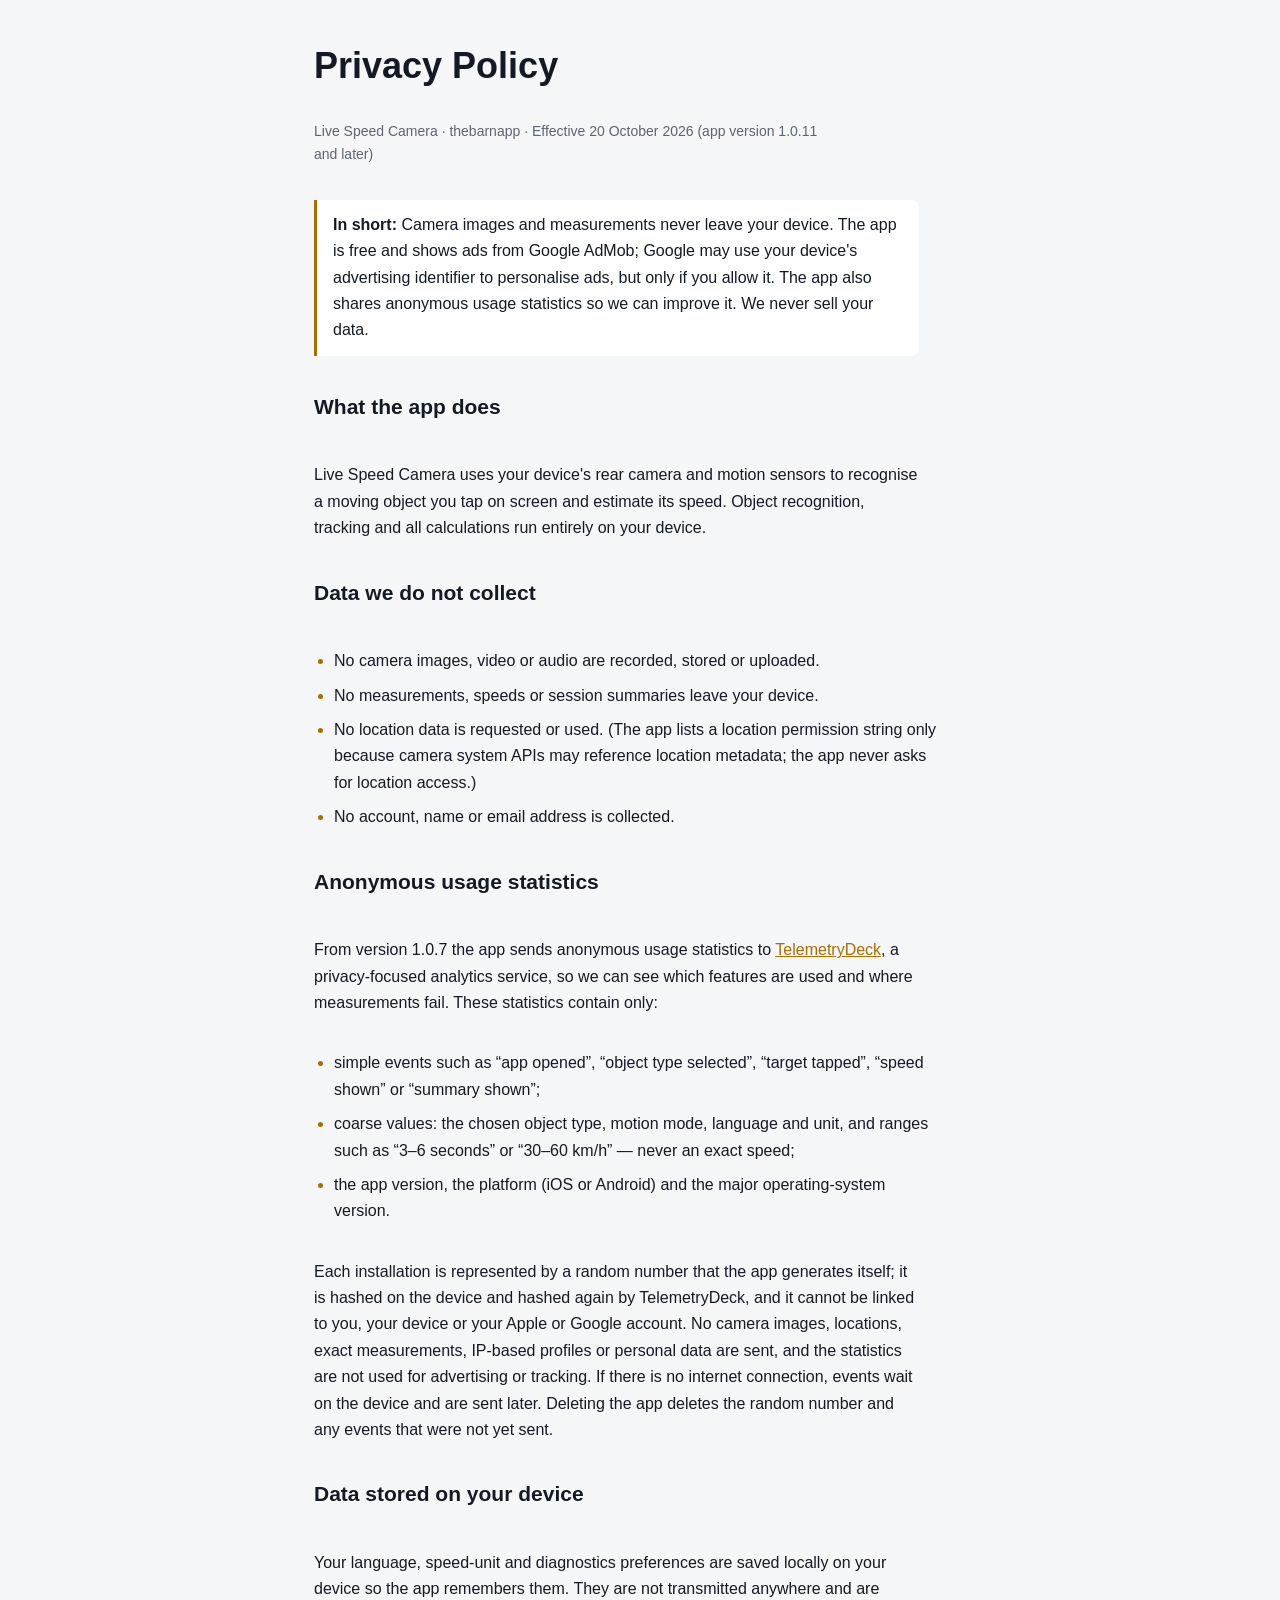
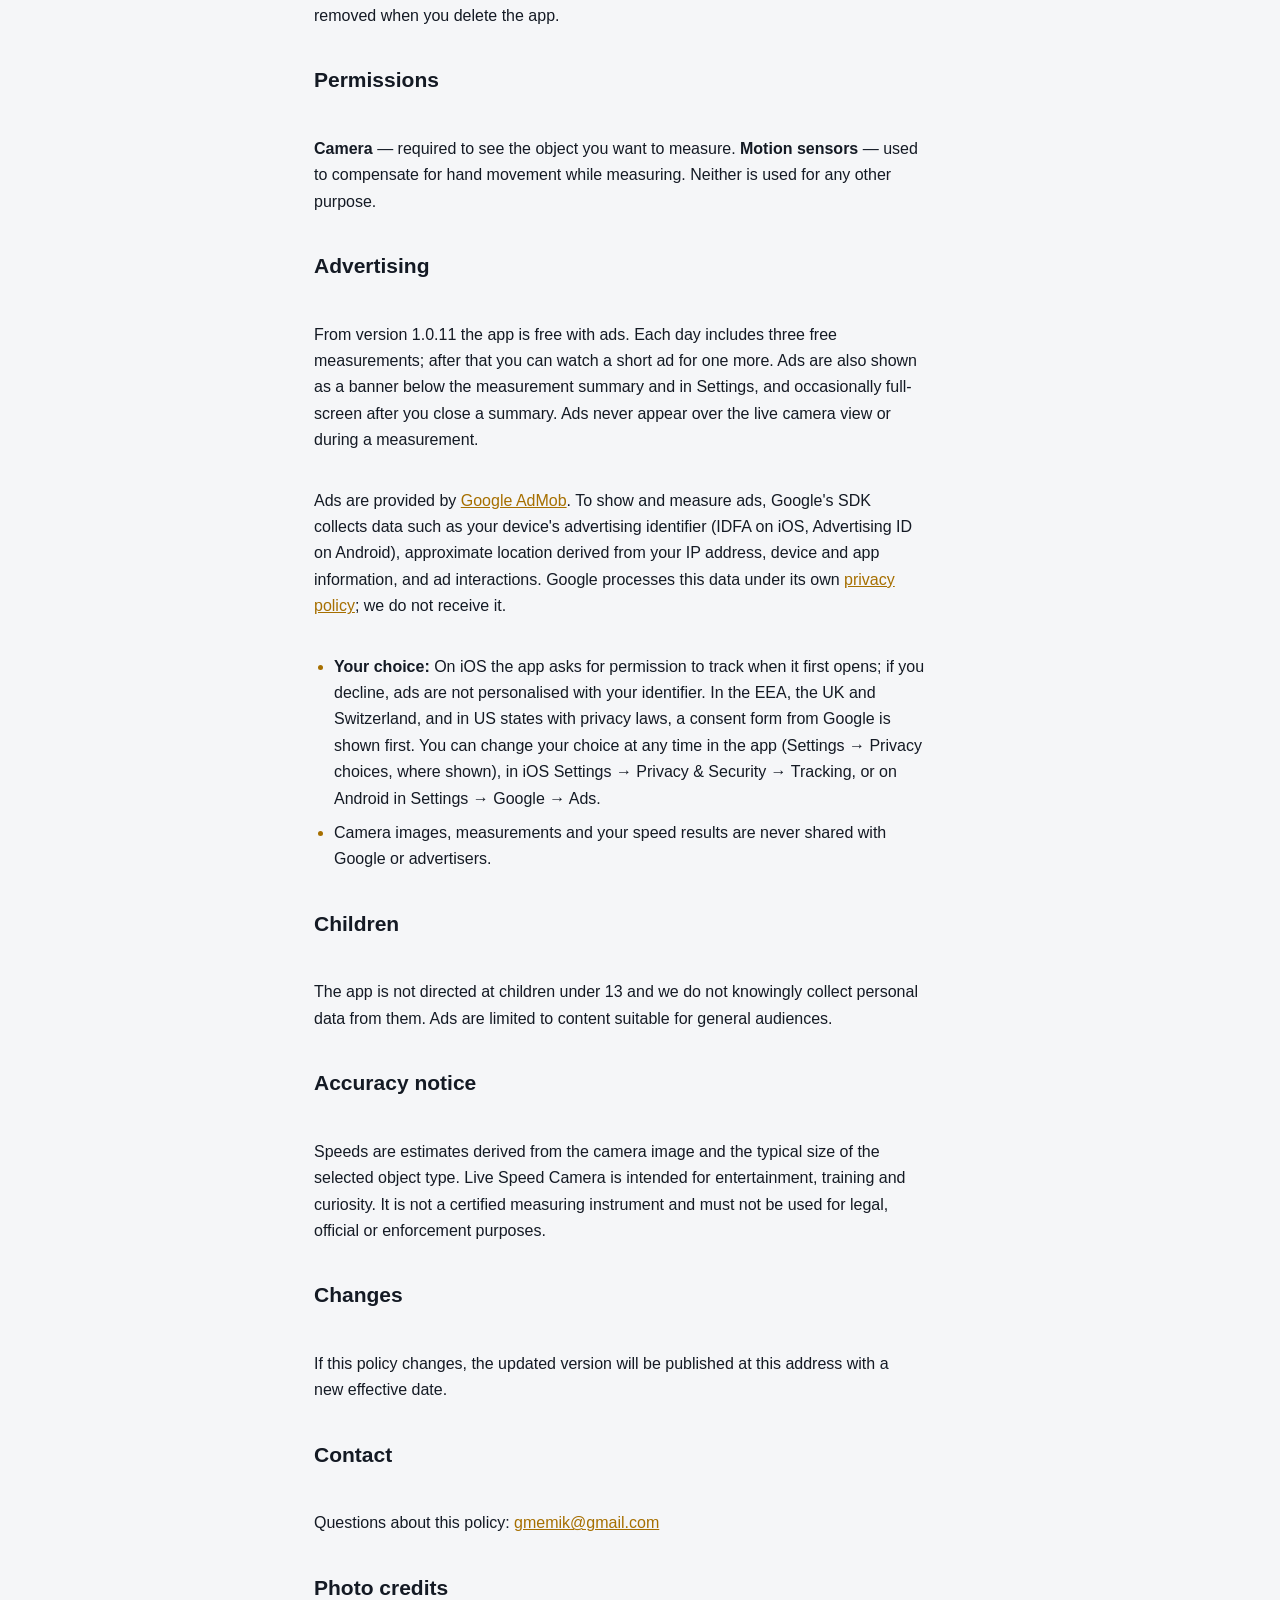
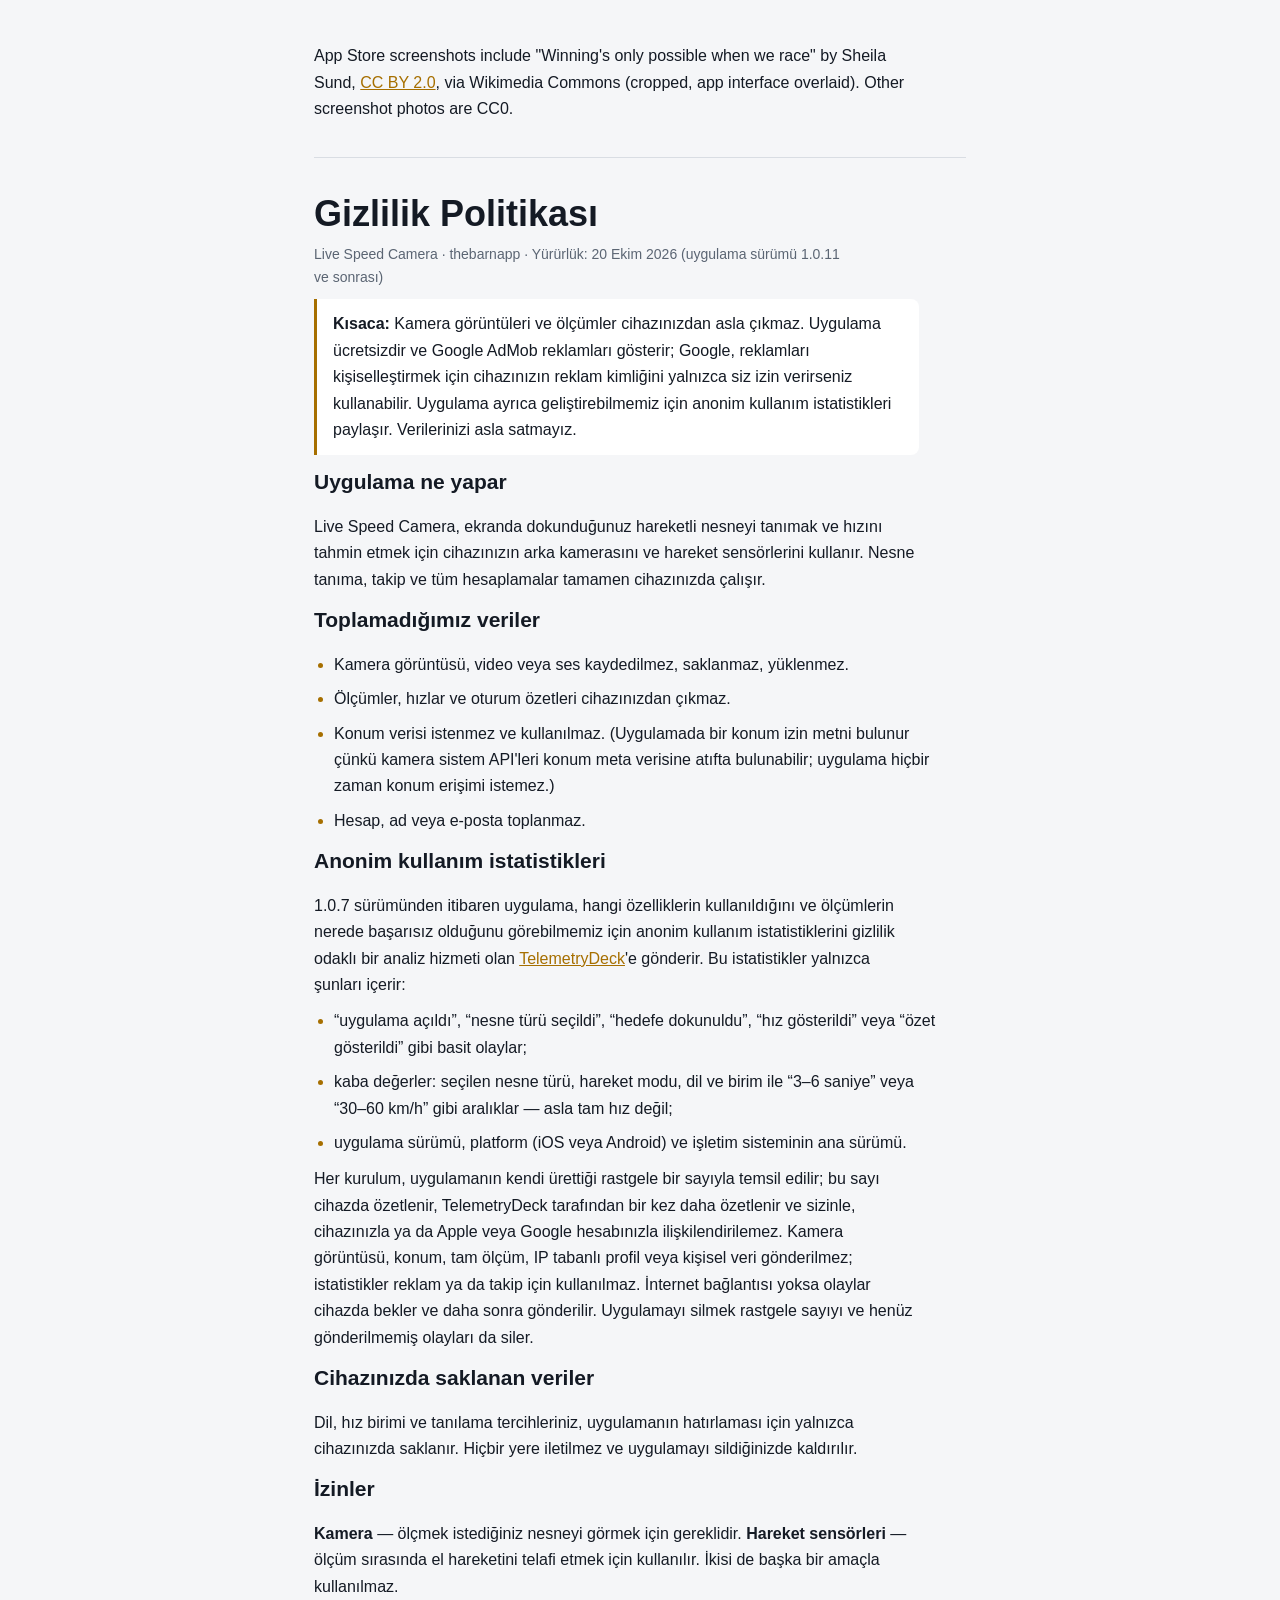
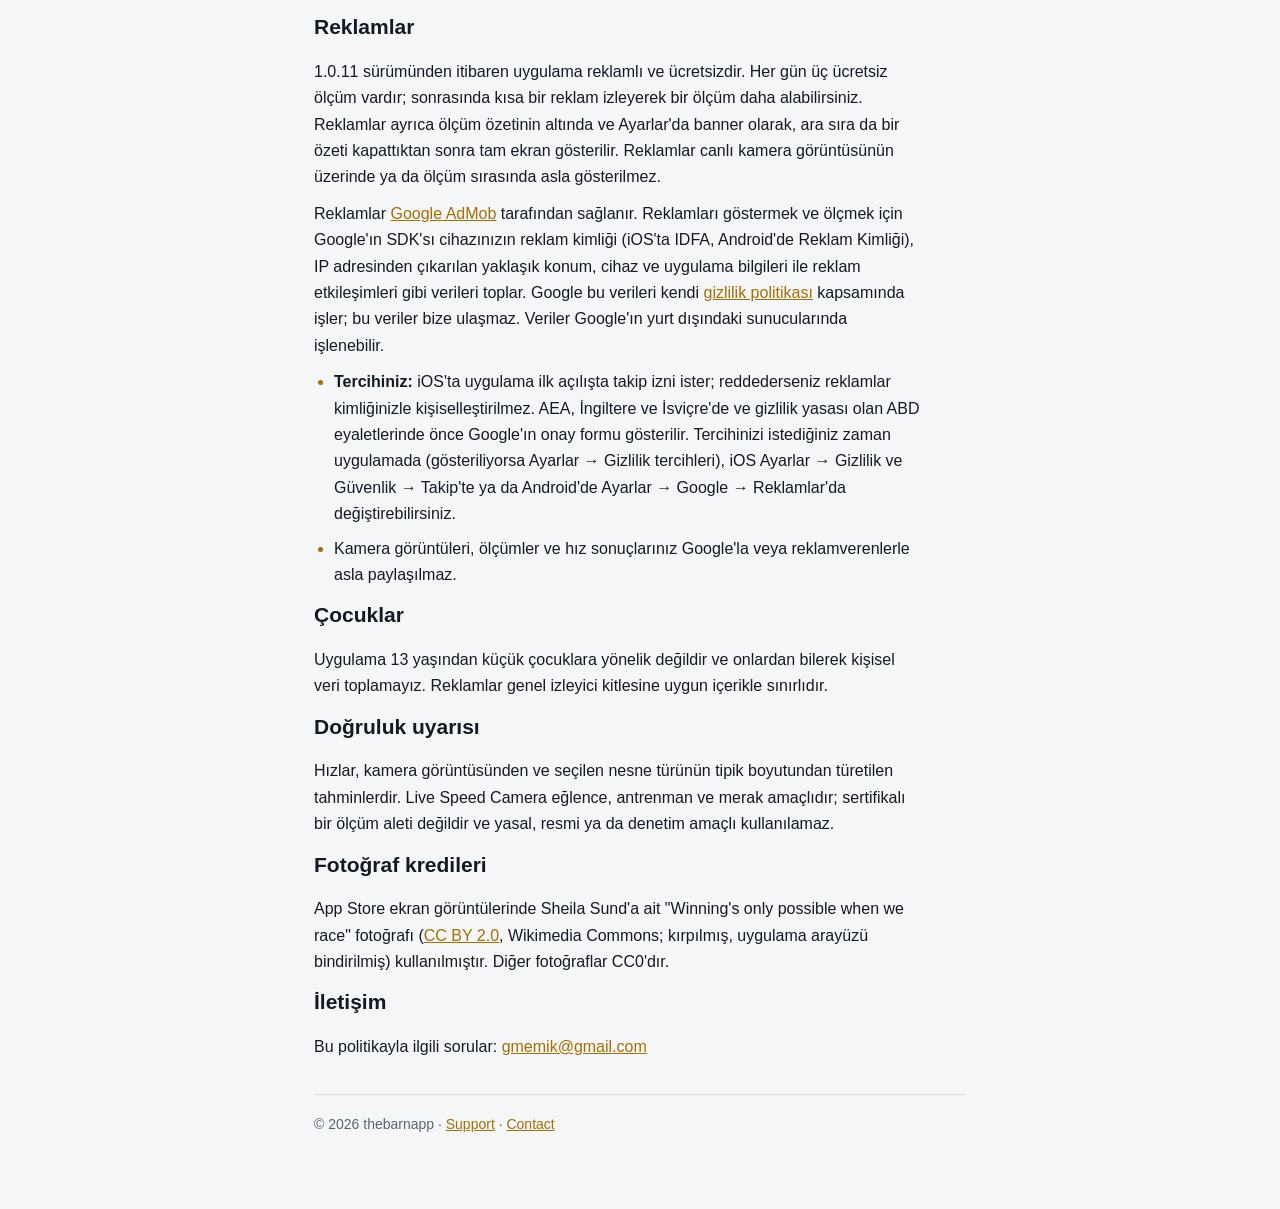
==== commit bd0f7b7d: "Update support and privacy pages" ====
--- a/privacy.html
+++ b/privacy.html
@@ -10,7 +10,7 @@
 <body>
 <main>
   <h1>Privacy Policy</h1>
-  <p class="meta">Live Speed Camera · thebarnapp · Effective 1 November 2026 (app version 1.0.11 and later)</p>
+  <p class="meta">Live Speed Camera · thebarnapp · Effective 20 October 2026 (app version 1.0.11 and later)</p>
 
   <p class="summary"><strong>In short:</strong> Camera images and measurements never leave your device. The app is free and shows ads from Google AdMob; Google may use your device's advertising identifier to personalise ads, but only if you allow it. The app also shares anonymous usage statistics so we can improve it. We never sell your data.</p>
 
@@ -65,7 +65,7 @@
 
   <section class="lang" lang="tr" id="tr">
     <h1>Gizlilik Politikası</h1>
-    <p class="meta">Live Speed Camera · thebarnapp · Yürürlük: 1 Kasım 2026 (uygulama sürümü 1.0.11 ve sonrası)</p>
+    <p class="meta">Live Speed Camera · thebarnapp · Yürürlük: 20 Ekim 2026 (uygulama sürümü 1.0.11 ve sonrası)</p>
 
     <p class="summary"><strong>Kısaca:</strong> Kamera görüntüleri ve ölçümler cihazınızdan asla çıkmaz. Uygulama ücretsizdir ve Google AdMob reklamları gösterir; Google, reklamları kişiselleştirmek için cihazınızın reklam kimliğini yalnızca siz izin verirseniz kullanabilir. Uygulama ayrıca geliştirebilmemiz için anonim kullanım istatistikleri paylaşır. Verilerinizi asla satmayız.</p>
 
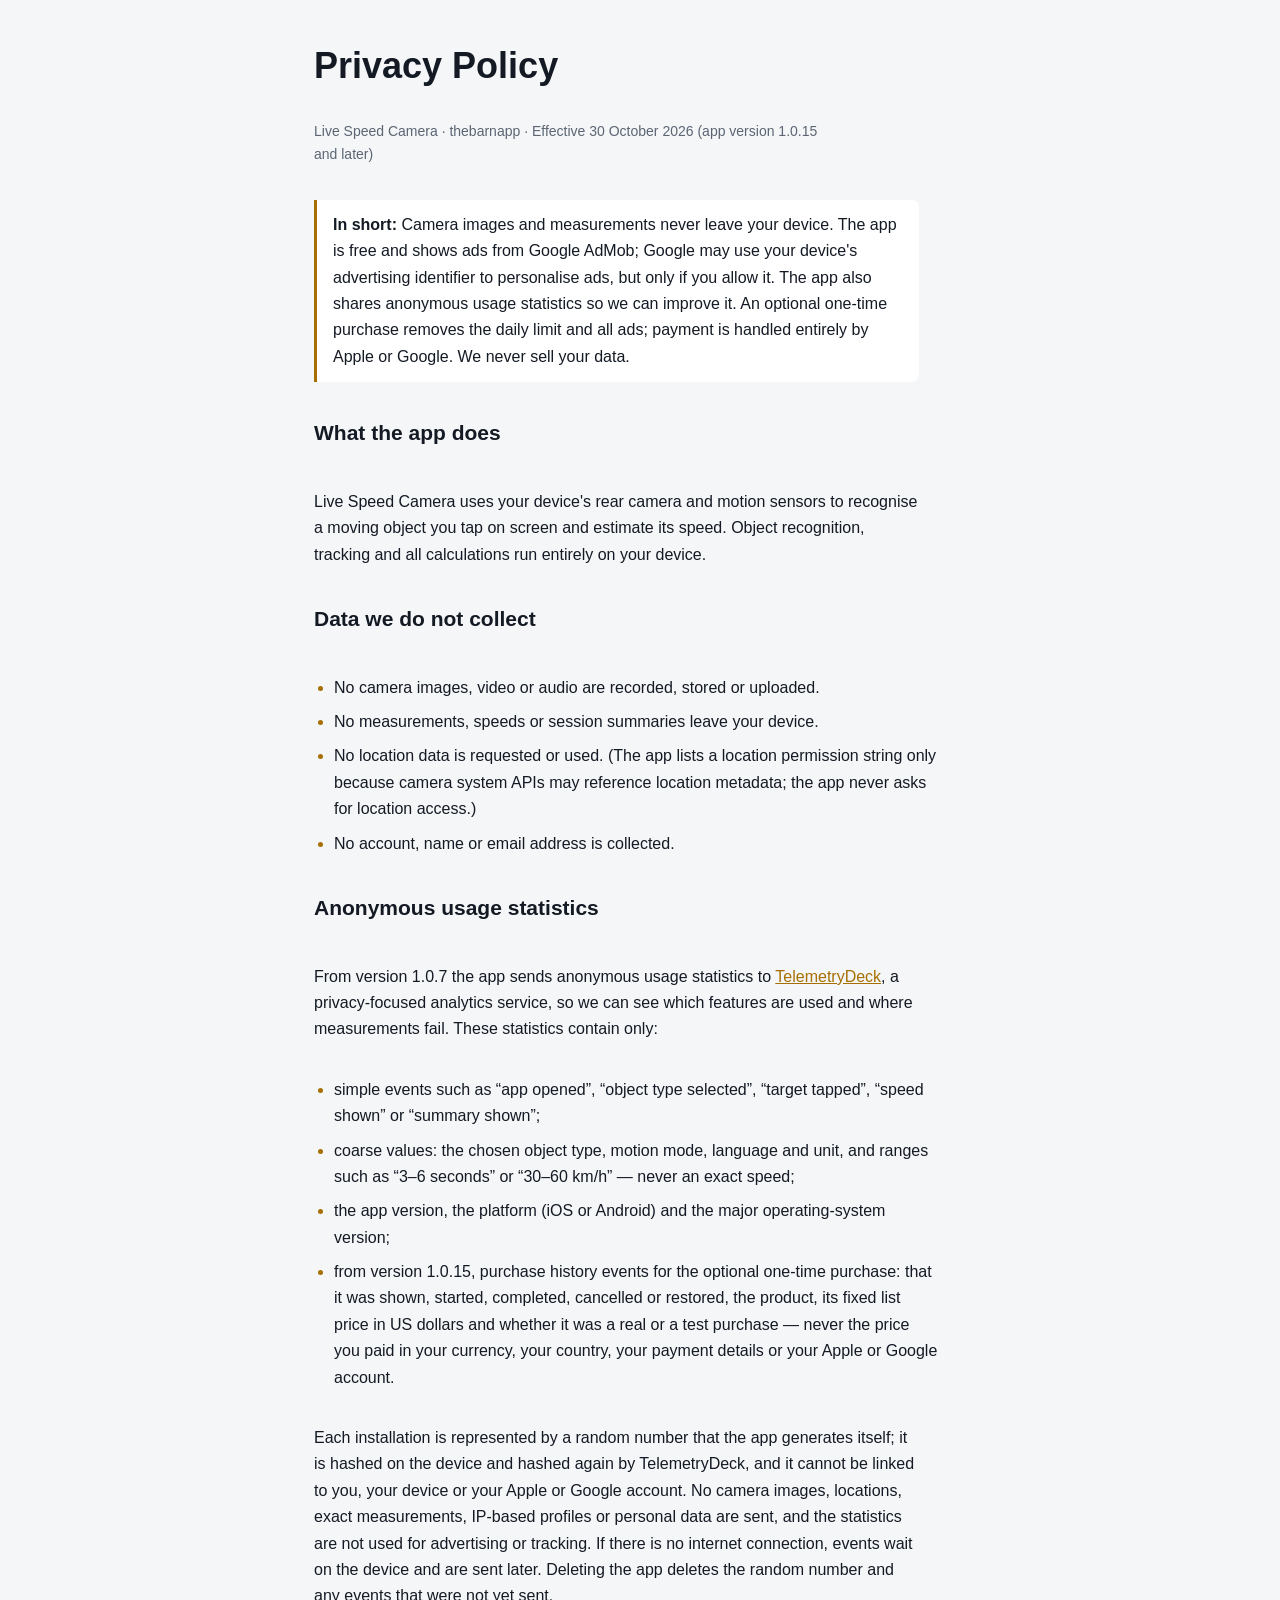
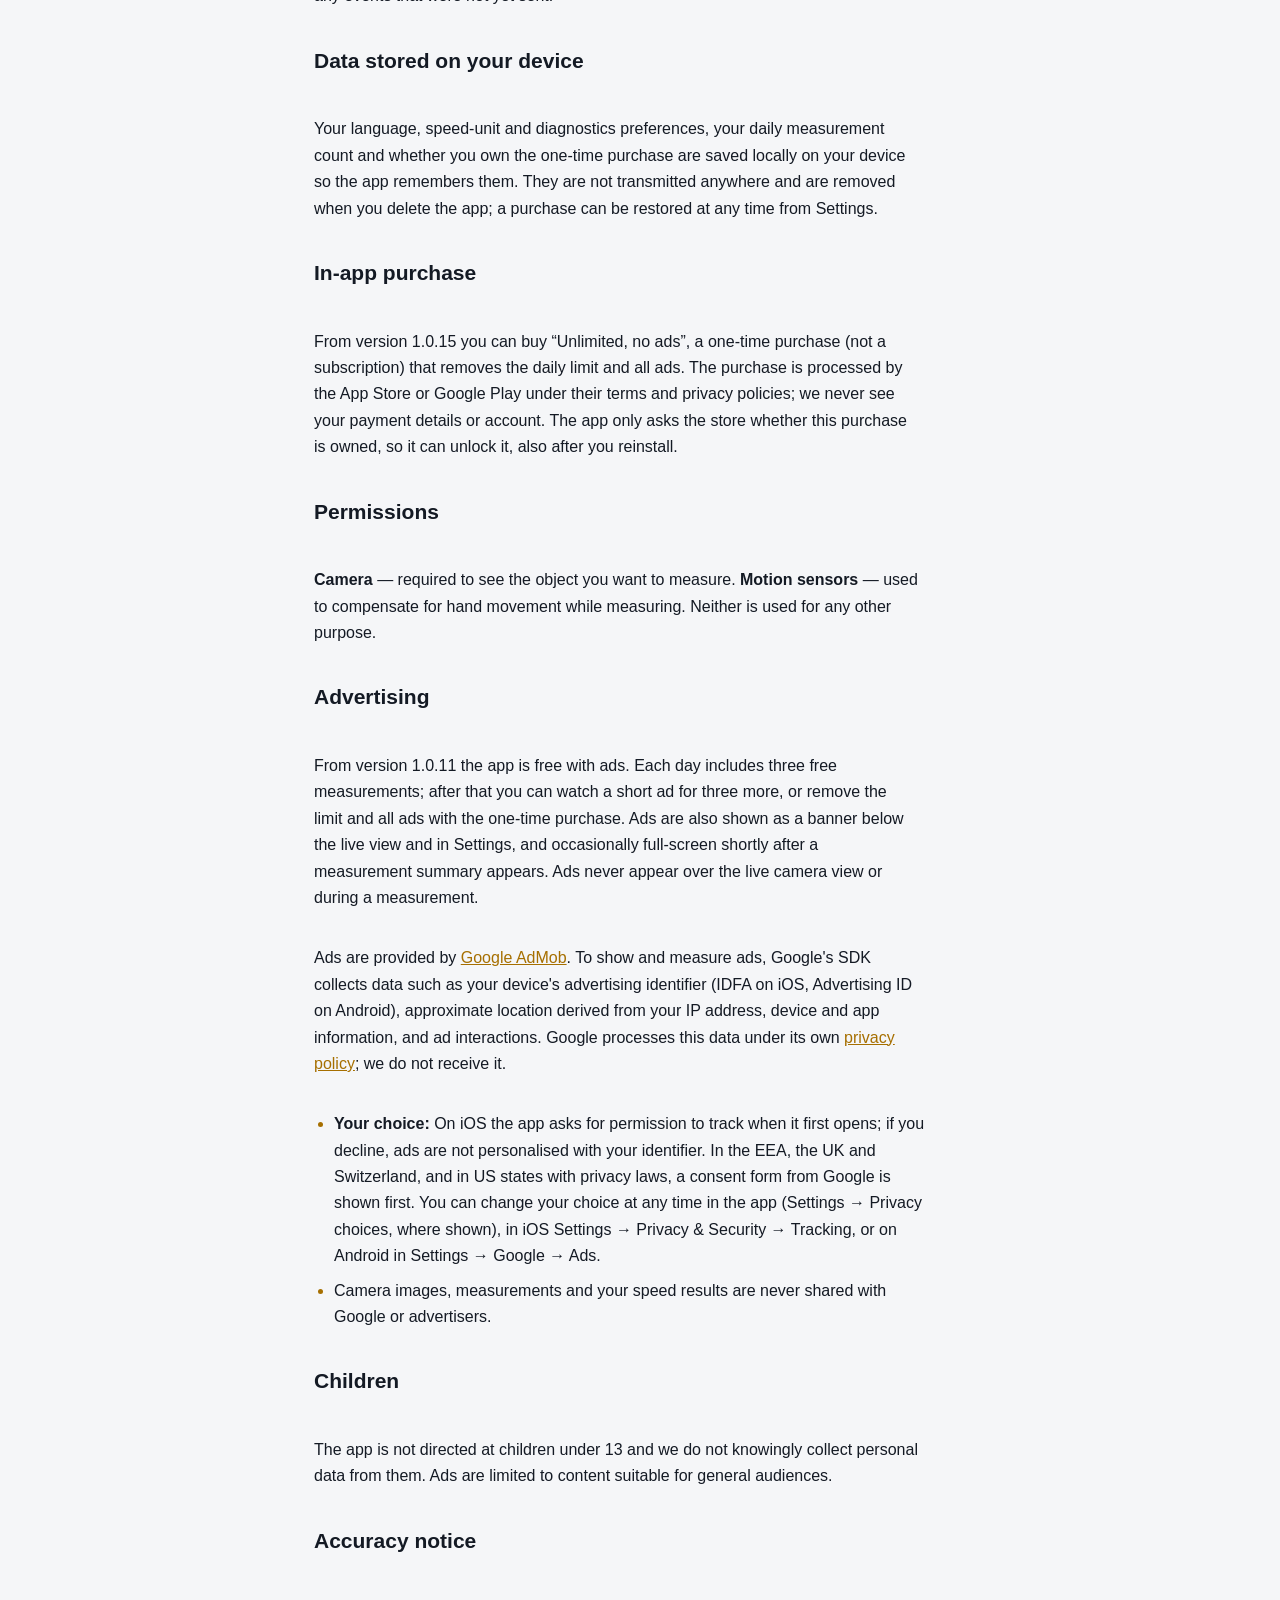
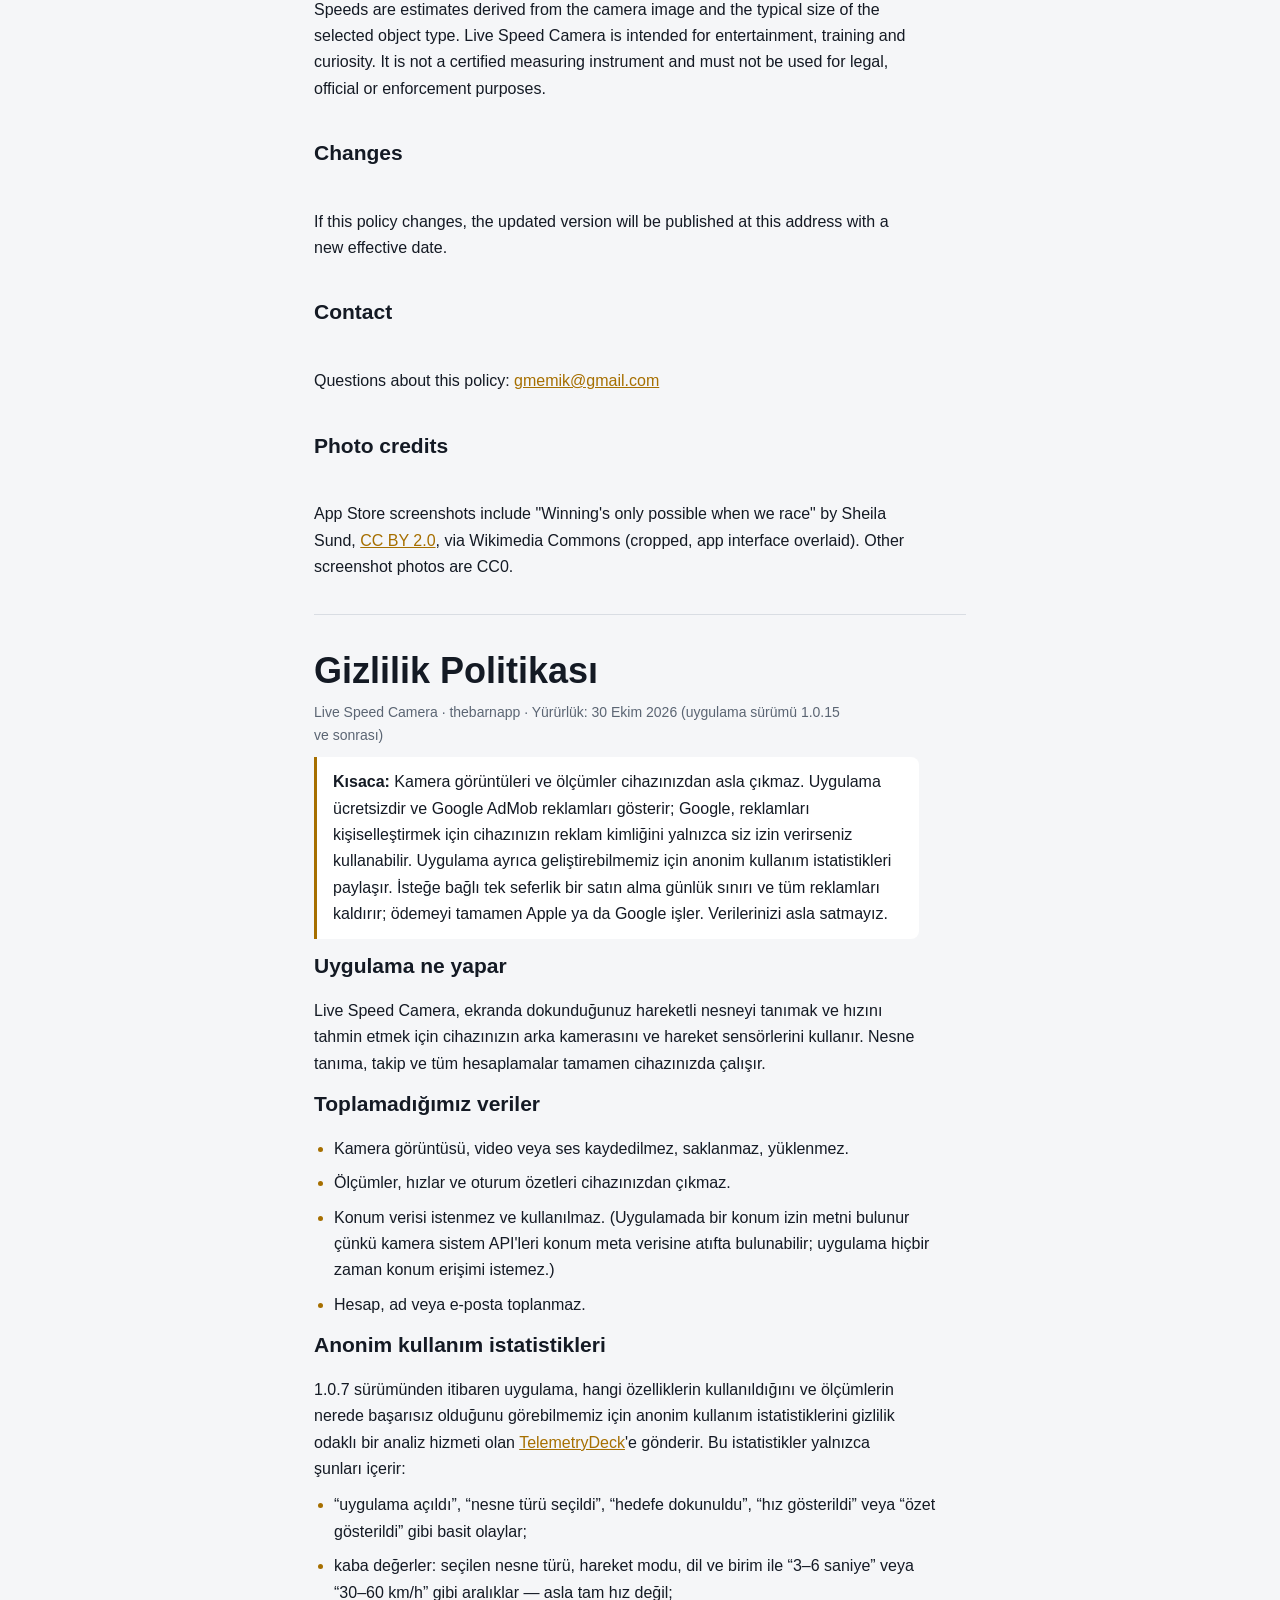
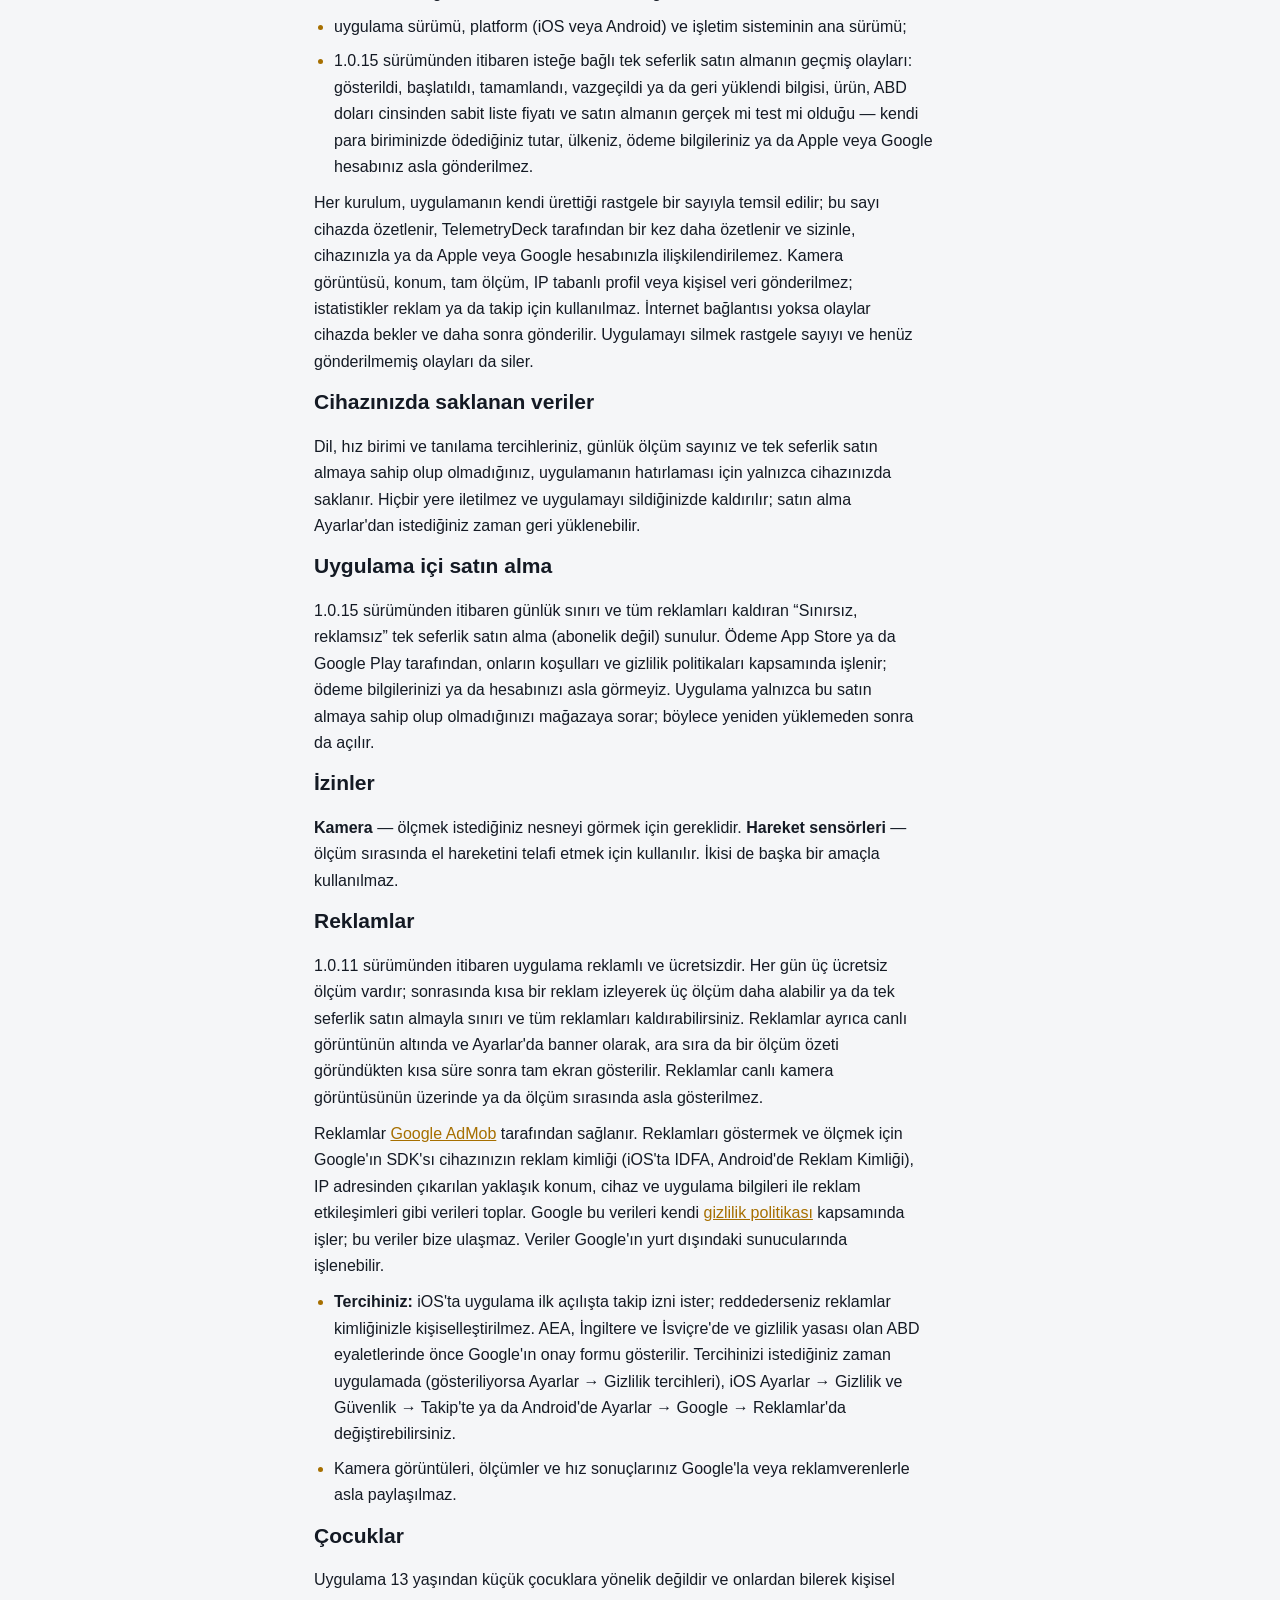
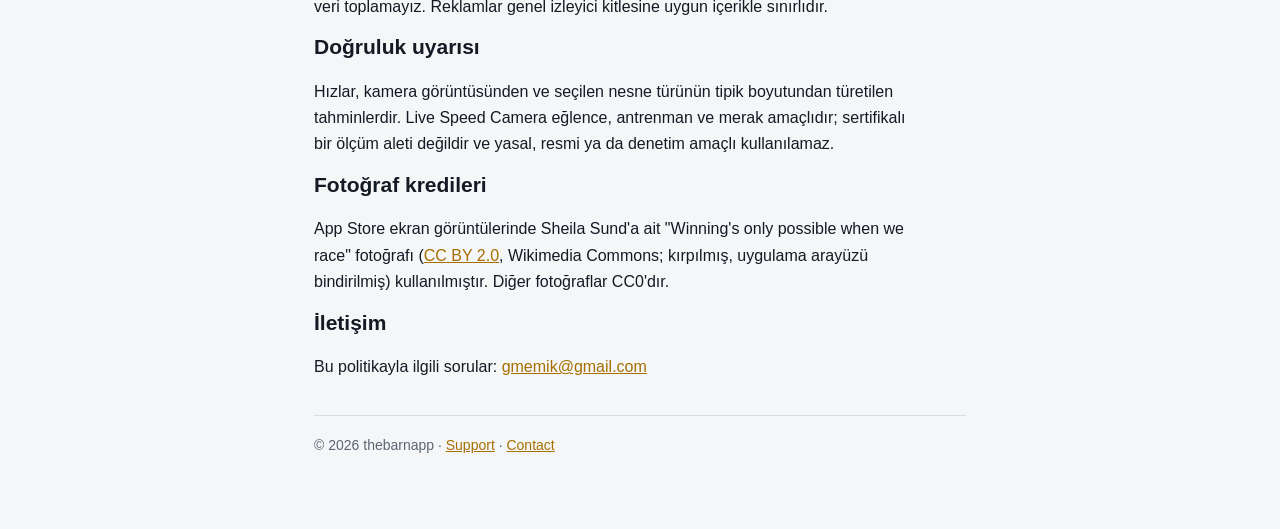
==== commit 35f6bced: "Update support and privacy pages" ====
--- a/privacy.html
+++ b/privacy.html
@@ -10,9 +10,9 @@
 <body>
 <main>
   <h1>Privacy Policy</h1>
-  <p class="meta">Live Speed Camera · thebarnapp · Effective 20 October 2026 (app version 1.0.11 and later)</p>
+  <p class="meta">Live Speed Camera · thebarnapp · Effective 30 October 2026 (app version 1.0.15 and later)</p>
 
-  <p class="summary"><strong>In short:</strong> Camera images and measurements never leave your device. The app is free and shows ads from Google AdMob; Google may use your device's advertising identifier to personalise ads, but only if you allow it. The app also shares anonymous usage statistics so we can improve it. We never sell your data.</p>
+  <p class="summary"><strong>In short:</strong> Camera images and measurements never leave your device. The app is free and shows ads from Google AdMob; Google may use your device's advertising identifier to personalise ads, but only if you allow it. The app also shares anonymous usage statistics so we can improve it. An optional one-time purchase removes the daily limit and all ads; payment is handled entirely by Apple or Google. We never sell your data.</p>
 
   <h2>What the app does</h2>
   <p>Live Speed Camera uses your device's rear camera and motion sensors to recognise a moving object you tap on screen and estimate its speed. Object recognition, tracking and all calculations run entirely on your device.</p>
@@ -30,18 +30,22 @@
   <ul>
     <li>simple events such as “app opened”, “object type selected”, “target tapped”, “speed shown” or “summary shown”;</li>
     <li>coarse values: the chosen object type, motion mode, language and unit, and ranges such as “3–6 seconds” or “30–60 km/h” — never an exact speed;</li>
-    <li>the app version, the platform (iOS or Android) and the major operating-system version.</li>
+    <li>the app version, the platform (iOS or Android) and the major operating-system version;</li>
+    <li>from version 1.0.15, purchase history events for the optional one-time purchase: that it was shown, started, completed, cancelled or restored, the product, its fixed list price in US dollars and whether it was a real or a test purchase — never the price you paid in your currency, your country, your payment details or your Apple or Google account.</li>
   </ul>
   <p>Each installation is represented by a random number that the app generates itself; it is hashed on the device and hashed again by TelemetryDeck, and it cannot be linked to you, your device or your Apple or Google account. No camera images, locations, exact measurements, IP-based profiles or personal data are sent, and the statistics are not used for advertising or tracking. If there is no internet connection, events wait on the device and are sent later. Deleting the app deletes the random number and any events that were not yet sent.</p>
 
   <h2>Data stored on your device</h2>
-  <p>Your language, speed-unit and diagnostics preferences are saved locally on your device so the app remembers them. They are not transmitted anywhere and are removed when you delete the app.</p>
+  <p>Your language, speed-unit and diagnostics preferences, your daily measurement count and whether you own the one-time purchase are saved locally on your device so the app remembers them. They are not transmitted anywhere and are removed when you delete the app; a purchase can be restored at any time from Settings.</p>
+
+  <h2>In-app purchase</h2>
+  <p>From version 1.0.15 you can buy “Unlimited, no ads”, a one-time purchase (not a subscription) that removes the daily limit and all ads. The purchase is processed by the App Store or Google Play under their terms and privacy policies; we never see your payment details or account. The app only asks the store whether this purchase is owned, so it can unlock it, also after you reinstall.</p>
 
   <h2>Permissions</h2>
   <p><strong>Camera</strong> — required to see the object you want to measure. <strong>Motion sensors</strong> — used to compensate for hand movement while measuring. Neither is used for any other purpose.</p>
 
   <h2>Advertising</h2>
-  <p>From version 1.0.11 the app is free with ads. Each day includes three free measurements; after that you can watch a short ad for one more. Ads are also shown as a banner below the measurement summary and in Settings, and occasionally full-screen after you close a summary. Ads never appear over the live camera view or during a measurement.</p>
+  <p>From version 1.0.11 the app is free with ads. Each day includes three free measurements; after that you can watch a short ad for three more, or remove the limit and all ads with the one-time purchase. Ads are also shown as a banner below the live view and in Settings, and occasionally full-screen shortly after a measurement summary appears. Ads never appear over the live camera view or during a measurement.</p>
   <p>Ads are provided by <a href="https://policies.google.com/technologies/ads">Google AdMob</a>. To show and measure ads, Google's SDK collects data such as your device's advertising identifier (IDFA on iOS, Advertising ID on Android), approximate location derived from your IP address, device and app information, and ad interactions. Google processes this data under its own <a href="https://policies.google.com/privacy">privacy policy</a>; we do not receive it.</p>
   <ul>
     <li><strong>Your choice:</strong> On iOS the app asks for permission to track when it first opens; if you decline, ads are not personalised with your identifier. In the EEA, the UK and Switzerland, and in US states with privacy laws, a consent form from Google is shown first. You can change your choice at any time in the app (Settings → Privacy choices, where shown), in iOS Settings → Privacy &amp; Security → Tracking, or on Android in Settings → Google → Ads.</li>
@@ -65,9 +69,9 @@
 
   <section class="lang" lang="tr" id="tr">
     <h1>Gizlilik Politikası</h1>
-    <p class="meta">Live Speed Camera · thebarnapp · Yürürlük: 20 Ekim 2026 (uygulama sürümü 1.0.11 ve sonrası)</p>
+    <p class="meta">Live Speed Camera · thebarnapp · Yürürlük: 30 Ekim 2026 (uygulama sürümü 1.0.15 ve sonrası)</p>
 
-    <p class="summary"><strong>Kısaca:</strong> Kamera görüntüleri ve ölçümler cihazınızdan asla çıkmaz. Uygulama ücretsizdir ve Google AdMob reklamları gösterir; Google, reklamları kişiselleştirmek için cihazınızın reklam kimliğini yalnızca siz izin verirseniz kullanabilir. Uygulama ayrıca geliştirebilmemiz için anonim kullanım istatistikleri paylaşır. Verilerinizi asla satmayız.</p>
+    <p class="summary"><strong>Kısaca:</strong> Kamera görüntüleri ve ölçümler cihazınızdan asla çıkmaz. Uygulama ücretsizdir ve Google AdMob reklamları gösterir; Google, reklamları kişiselleştirmek için cihazınızın reklam kimliğini yalnızca siz izin verirseniz kullanabilir. Uygulama ayrıca geliştirebilmemiz için anonim kullanım istatistikleri paylaşır. İsteğe bağlı tek seferlik bir satın alma günlük sınırı ve tüm reklamları kaldırır; ödemeyi tamamen Apple ya da Google işler. Verilerinizi asla satmayız.</p>
 
     <h2>Uygulama ne yapar</h2>
     <p>Live Speed Camera, ekranda dokunduğunuz hareketli nesneyi tanımak ve hızını tahmin etmek için cihazınızın arka kamerasını ve hareket sensörlerini kullanır. Nesne tanıma, takip ve tüm hesaplamalar tamamen cihazınızda çalışır.</p>
@@ -85,18 +89,22 @@
     <ul>
       <li>“uygulama açıldı”, “nesne türü seçildi”, “hedefe dokunuldu”, “hız gösterildi” veya “özet gösterildi” gibi basit olaylar;</li>
       <li>kaba değerler: seçilen nesne türü, hareket modu, dil ve birim ile “3–6 saniye” veya “30–60 km/h” gibi aralıklar — asla tam hız değil;</li>
-      <li>uygulama sürümü, platform (iOS veya Android) ve işletim sisteminin ana sürümü.</li>
+      <li>uygulama sürümü, platform (iOS veya Android) ve işletim sisteminin ana sürümü;</li>
+      <li>1.0.15 sürümünden itibaren isteğe bağlı tek seferlik satın almanın geçmiş olayları: gösterildi, başlatıldı, tamamlandı, vazgeçildi ya da geri yüklendi bilgisi, ürün, ABD doları cinsinden sabit liste fiyatı ve satın almanın gerçek mi test mi olduğu — kendi para biriminizde ödediğiniz tutar, ülkeniz, ödeme bilgileriniz ya da Apple veya Google hesabınız asla gönderilmez.</li>
     </ul>
     <p>Her kurulum, uygulamanın kendi ürettiği rastgele bir sayıyla temsil edilir; bu sayı cihazda özetlenir, TelemetryDeck tarafından bir kez daha özetlenir ve sizinle, cihazınızla ya da Apple veya Google hesabınızla ilişkilendirilemez. Kamera görüntüsü, konum, tam ölçüm, IP tabanlı profil veya kişisel veri gönderilmez; istatistikler reklam ya da takip için kullanılmaz. İnternet bağlantısı yoksa olaylar cihazda bekler ve daha sonra gönderilir. Uygulamayı silmek rastgele sayıyı ve henüz gönderilmemiş olayları da siler.</p>
 
     <h2>Cihazınızda saklanan veriler</h2>
-    <p>Dil, hız birimi ve tanılama tercihleriniz, uygulamanın hatırlaması için yalnızca cihazınızda saklanır. Hiçbir yere iletilmez ve uygulamayı sildiğinizde kaldırılır.</p>
+    <p>Dil, hız birimi ve tanılama tercihleriniz, günlük ölçüm sayınız ve tek seferlik satın almaya sahip olup olmadığınız, uygulamanın hatırlaması için yalnızca cihazınızda saklanır. Hiçbir yere iletilmez ve uygulamayı sildiğinizde kaldırılır; satın alma Ayarlar'dan istediğiniz zaman geri yüklenebilir.</p>
+
+    <h2>Uygulama içi satın alma</h2>
+    <p>1.0.15 sürümünden itibaren günlük sınırı ve tüm reklamları kaldıran “Sınırsız, reklamsız” tek seferlik satın alma (abonelik değil) sunulur. Ödeme App Store ya da Google Play tarafından, onların koşulları ve gizlilik politikaları kapsamında işlenir; ödeme bilgilerinizi ya da hesabınızı asla görmeyiz. Uygulama yalnızca bu satın almaya sahip olup olmadığınızı mağazaya sorar; böylece yeniden yüklemeden sonra da açılır.</p>
 
     <h2>İzinler</h2>
     <p><strong>Kamera</strong> — ölçmek istediğiniz nesneyi görmek için gereklidir. <strong>Hareket sensörleri</strong> — ölçüm sırasında el hareketini telafi etmek için kullanılır. İkisi de başka bir amaçla kullanılmaz.</p>
 
     <h2>Reklamlar</h2>
-    <p>1.0.11 sürümünden itibaren uygulama reklamlı ve ücretsizdir. Her gün üç ücretsiz ölçüm vardır; sonrasında kısa bir reklam izleyerek bir ölçüm daha alabilirsiniz. Reklamlar ayrıca ölçüm özetinin altında ve Ayarlar'da banner olarak, ara sıra da bir özeti kapattıktan sonra tam ekran gösterilir. Reklamlar canlı kamera görüntüsünün üzerinde ya da ölçüm sırasında asla gösterilmez.</p>
+    <p>1.0.11 sürümünden itibaren uygulama reklamlı ve ücretsizdir. Her gün üç ücretsiz ölçüm vardır; sonrasında kısa bir reklam izleyerek üç ölçüm daha alabilir ya da tek seferlik satın almayla sınırı ve tüm reklamları kaldırabilirsiniz. Reklamlar ayrıca canlı görüntünün altında ve Ayarlar'da banner olarak, ara sıra da bir ölçüm özeti göründükten kısa süre sonra tam ekran gösterilir. Reklamlar canlı kamera görüntüsünün üzerinde ya da ölçüm sırasında asla gösterilmez.</p>
     <p>Reklamlar <a href="https://policies.google.com/technologies/ads">Google AdMob</a> tarafından sağlanır. Reklamları göstermek ve ölçmek için Google'ın SDK'sı cihazınızın reklam kimliği (iOS'ta IDFA, Android'de Reklam Kimliği), IP adresinden çıkarılan yaklaşık konum, cihaz ve uygulama bilgileri ile reklam etkileşimleri gibi verileri toplar. Google bu verileri kendi <a href="https://policies.google.com/privacy">gizlilik politikası</a> kapsamında işler; bu veriler bize ulaşmaz. Veriler Google'ın yurt dışındaki sunucularında işlenebilir.</p>
     <ul>
       <li><strong>Tercihiniz:</strong> iOS'ta uygulama ilk açılışta takip izni ister; reddederseniz reklamlar kimliğinizle kişiselleştirilmez. AEA, İngiltere ve İsviçre'de ve gizlilik yasası olan ABD eyaletlerinde önce Google'ın onay formu gösterilir. Tercihinizi istediğiniz zaman uygulamada (gösteriliyorsa Ayarlar → Gizlilik tercihleri), iOS Ayarlar → Gizlilik ve Güvenlik → Takip'te ya da Android'de Ayarlar → Google → Reklamlar'da değiştirebilirsiniz.</li>
